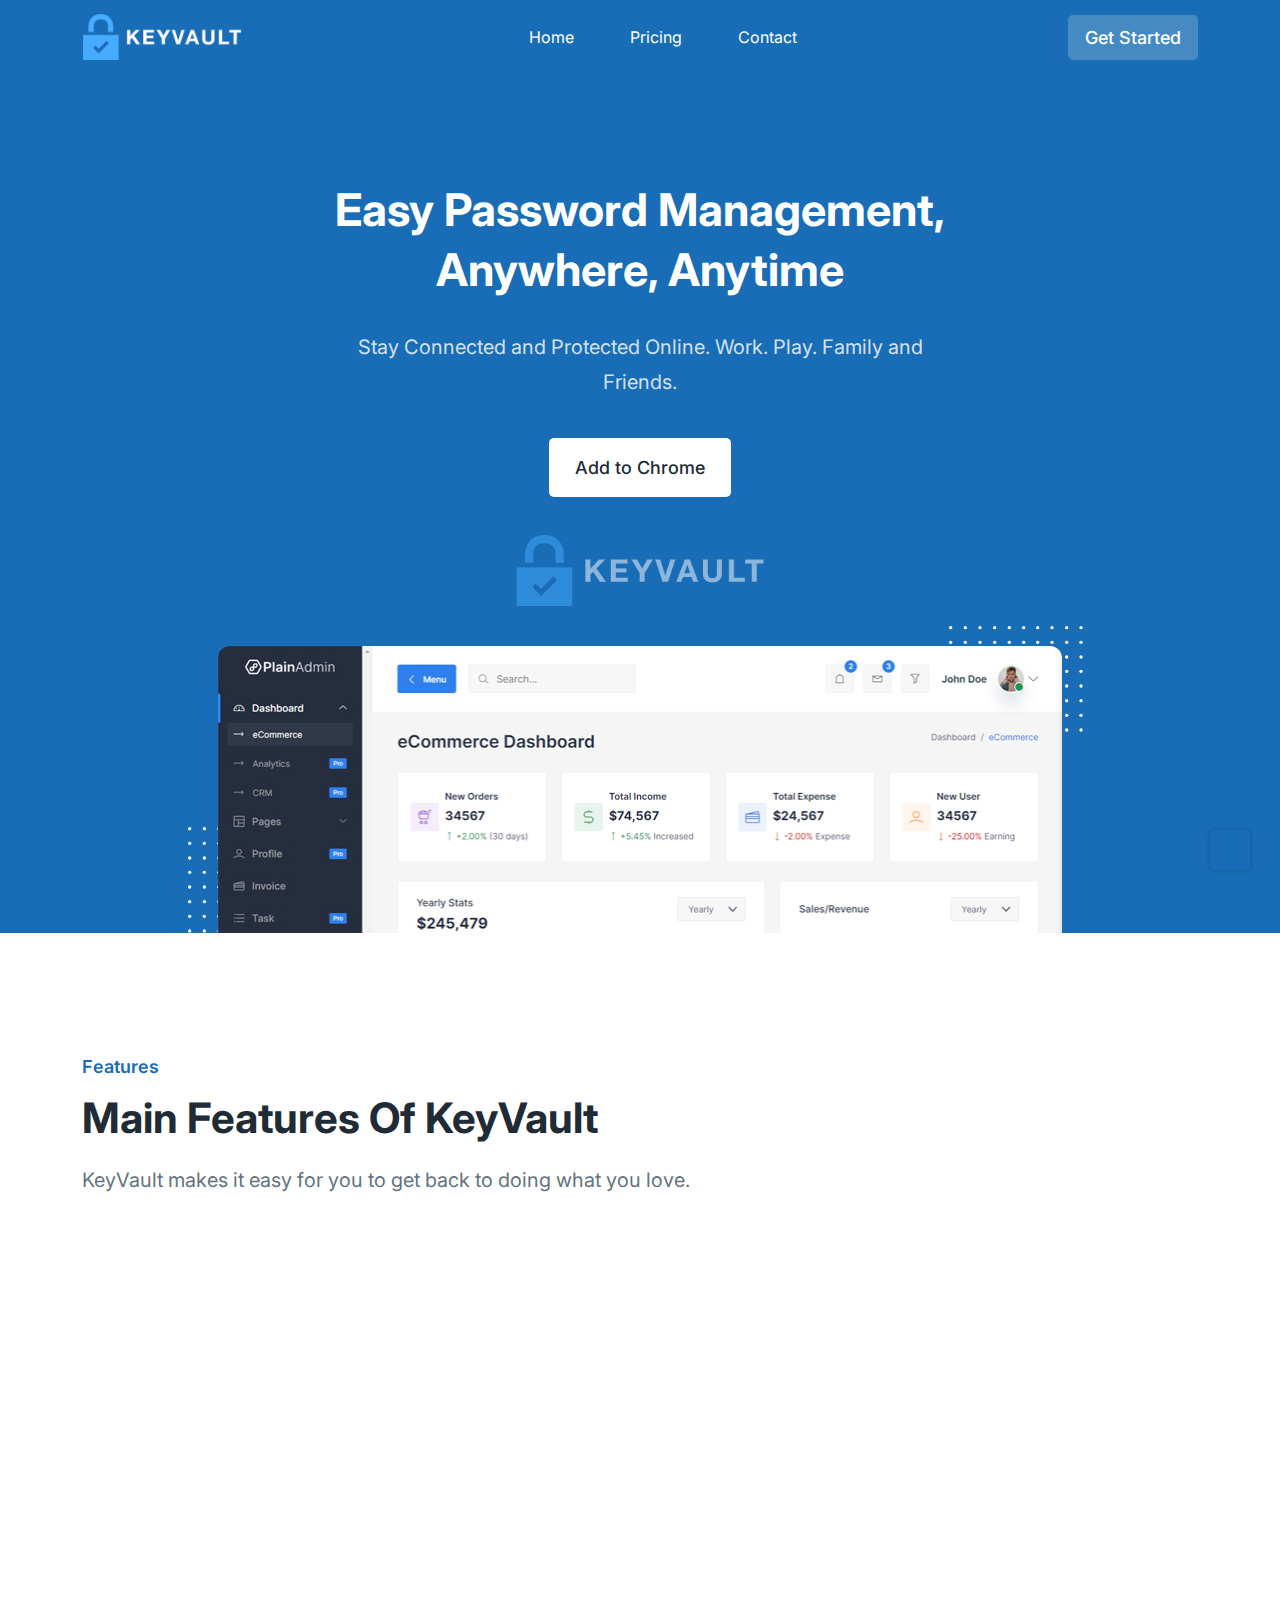
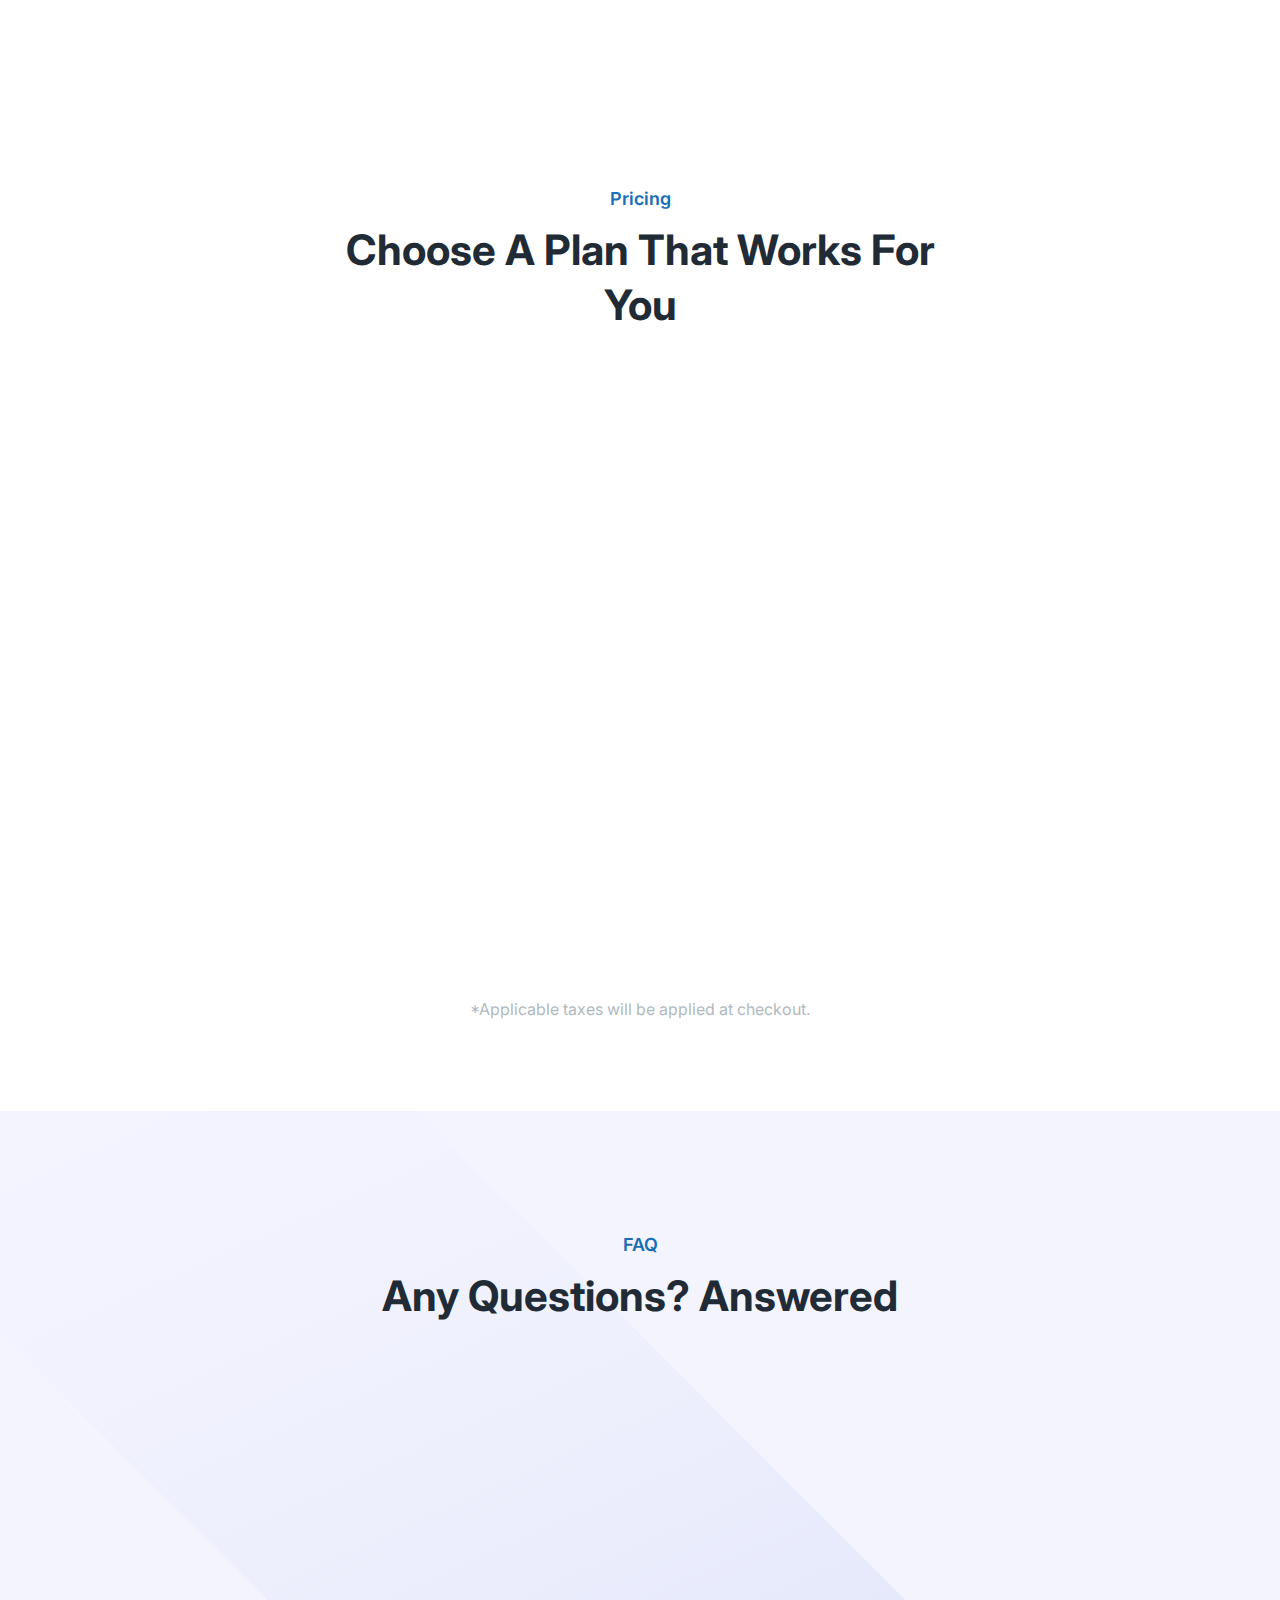
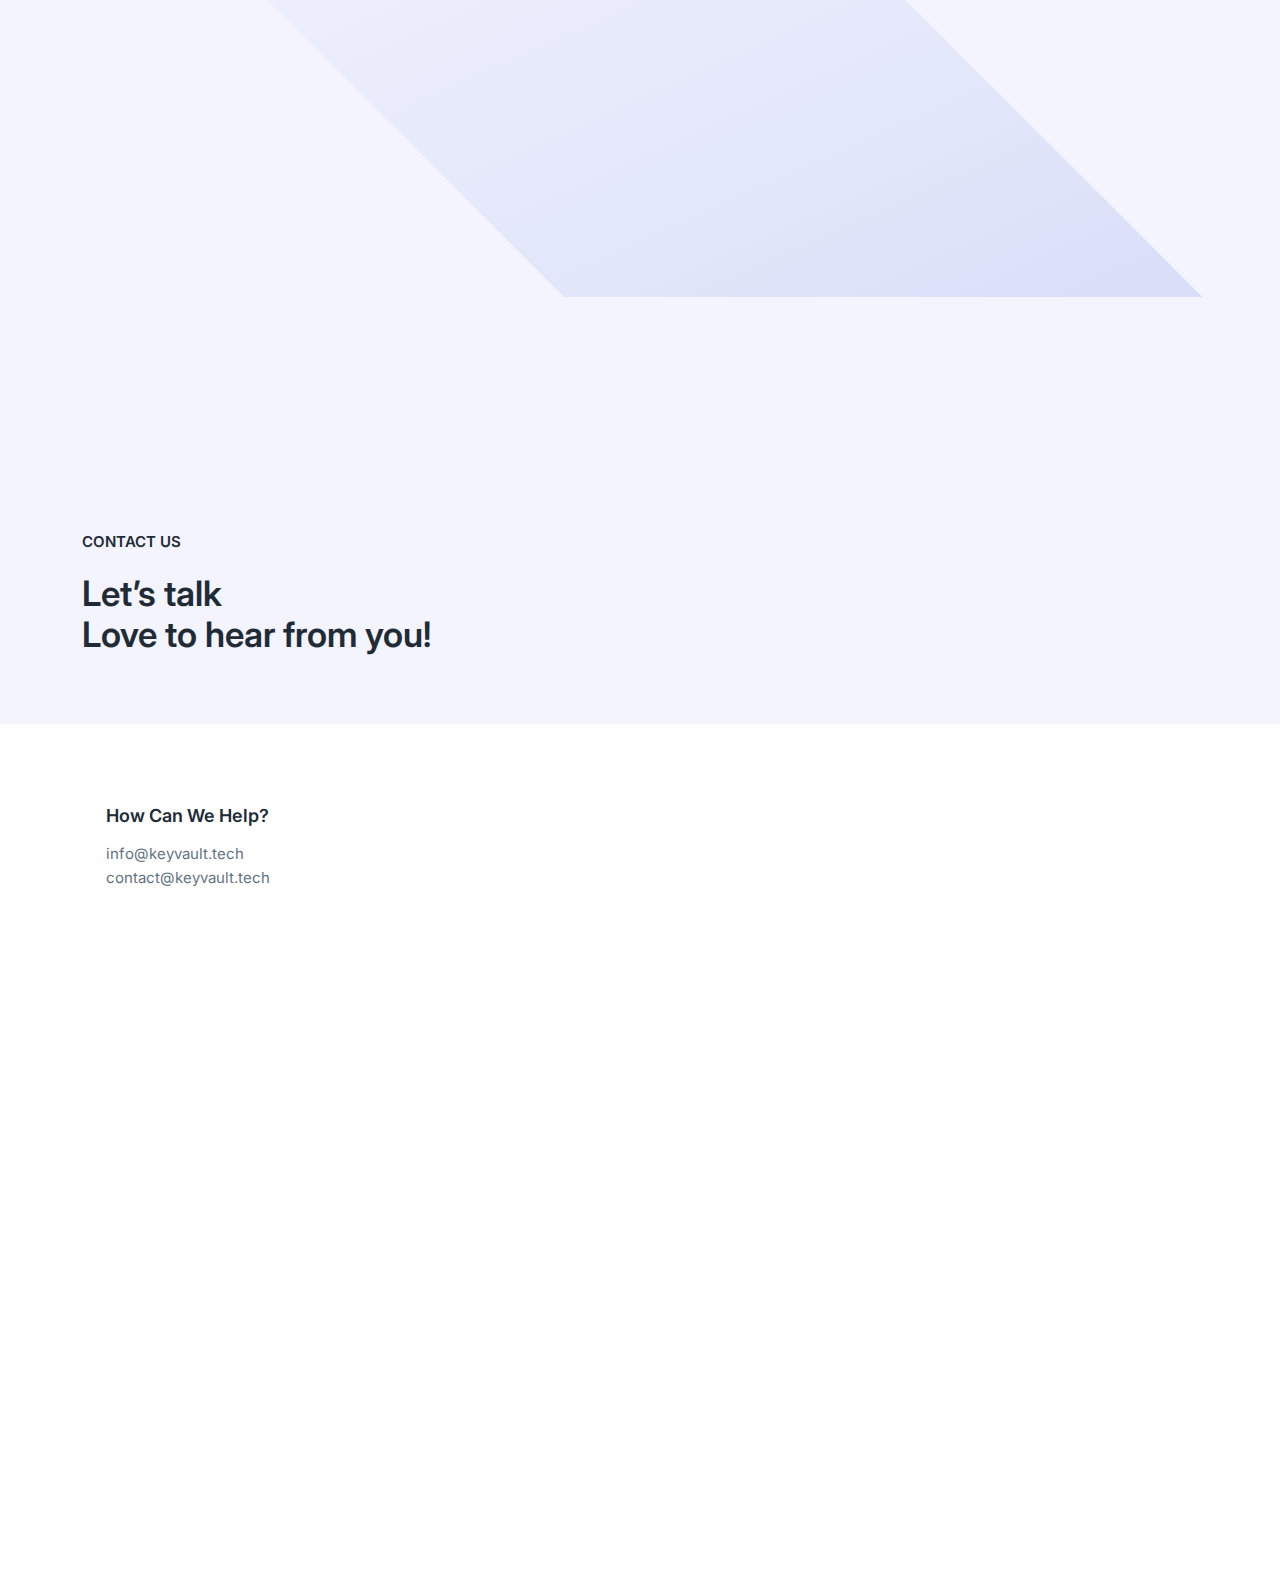
==== index.html @ caad353b "clean up" ====
<!DOCTYPE html>
<html lang="en">
  <head>
    <meta charset="UTF-8" />
    <meta http-equiv="X-UA-Compatible" content="IE=edge" />
    <meta name="viewport" content="width=device-width, initial-scale=1.0" />
    <title>KeyVault | Password Manager</title>

   <!-- Primary Meta Tags -->
<meta name="title" content="KeyVault | Password Manager">
<meta name="description" content="KeyVault is an free integrated password management solution for individuals, teams, and business organizations.">

<!-- Open Graph / Facebook -->
<meta property="og:type" content="website">
<meta property="og:url" content="https://keyvault.tech">
<meta property="og:title" content="Play - Free Open Source HTML Bootstrap Template by UIdeck">
<meta property="og:description" content="KeyVault is an free integrated password management solution for individuals, teams, and business organizations.">
<meta property="og:image" content="https://cdn.discordapp.com/attachments/1111344013539287150/1121574380825235507/keyvault.tech_.png">

<!-- Twitter -->
<meta property="twitter:card" content="summary_large_image">
<meta property="twitter:url" content="https://keyvault.tech">
<meta property="twitter:title" content="KeyVault | Password Manager">
<meta property="twitter:description" content="KeyVault is an free integrated password management solution for individuals, teams, and business organizations.">
<meta property="twitter:image" content="https://cdn.discordapp.com/attachments/1111344013539287150/1121574380825235507/keyvault.tech_.png">

    <!--====== Favicon Icon ======-->
    <link
      rel="shortcut icon"
      href="assets/images/favicon.svg"
      type="image/svg"
    />

    <!-- ===== All CSS files ===== -->
    <link rel="stylesheet" href="assets/css/bootstrap.min.css" />
    <link rel="stylesheet" href="assets/css/animate.css" />
    <link rel="stylesheet" href="assets/css/ud-styles.css" />
    <link href="https://fonts.googleapis.com/icon?family=Material+Icons" rel="stylesheet">
    
  </head>
  <body>
    <!-- ====== Header Start ====== -->
    <header class="ud-header">
      <div class="container">
        <div class="row">
          <div class="col-lg-12">
            <nav class="navbar navbar-expand-lg">
              <a class="navbar-brand" href="index.html">
                <img src="assets/images/logo/logo.png" alt="Logo" />
              </a>
              <button class="navbar-toggler">
                <span class="toggler-icon"> </span>
                <span class="toggler-icon"> </span>
                <span class="toggler-icon"> </span>
              </button>

              <div class="navbar-collapse">
                <ul id="nav" class="navbar-nav mx-auto">
                  <li class="nav-item">
                    <a class="ud-menu-scroll" href="#home">Home</a>
                  </li>
<!-- 
                  <li class="nav-item">
                    <a class="ud-menu-scroll" href="#about">About</a>
                  </li> -->
                  <li class="nav-item">
                    <a class="ud-menu-scroll" href="#pricing">Pricing</a>
                  </li>
                  <li class="nav-item">
                    <a class="ud-menu-scroll" href="#contact">Contact</a>
                  </li>
                </ul>
              </div>

              <div class="navbar-btn d-none d-sm-inline-block">
                <a class="ud-main-btn ud-white-btn" href="javascript:void(0)">
                  Get Started
                </a>
              </div>
            </nav>
          </div>
        </div>
      </div>
    </header>
    <!-- ====== Header End ====== -->

    <!-- ====== Hero Start ====== -->
    <section class="ud-hero" id="home">
      <div class="container">
        <div class="row">
          <div class="col-lg-12">
            <div class="ud-hero-content wow fadeInUp" data-wow-delay=".2s">
              <h1 class="ud-hero-title">
                Easy Password Management, Anywhere, Anytime
              </h1>
              <p class="ud-hero-desc">
                Stay Connected and Protected Online. Work. Play. Family and Friends.
              </p>
              <ul class="ud-hero-buttons">
                <li>
                  <a href="https://links.uideck.com/play-bootstrap-download" rel="nofollow noopener" target="_blank" class="ud-main-btn ud-white-btn ">
                    Add to Chrome
                  </a>
                </li>
              </ul>
            </div>
            <div
              class="ud-hero-brands-wrapper wow fadeInUp"
              data-wow-delay=".3s"
            >
              <img src="assets/images/logo/logo.png" alt="brand" />
            </div>
            <div class="ud-hero-image wow fadeInUp" data-wow-delay=".25s">
              <img src="assets/images/hero/hero-image.svg" alt="hero-image" />
              <img
                src="assets/images/hero/dotted-shape.svg"
                alt="shape"
                class="shape shape-1"
              />
              <img
                src="assets/images/hero/dotted-shape.svg"
                alt="shape"
                class="shape shape-2"
              />
            </div>
          </div>
        </div>
      </div>
    </section>
    <!-- ====== Hero End ====== -->

    <!-- ====== Features Start ====== -->
    <section id="features" class="ud-features">
      <div class="container">
        <div class="row">
          <div class="col-lg-12">
            <div class="ud-section-title">
              <span>Features</span>
              <h2>Main Features of KeyVault</h2>
              <p>
                KeyVault makes it easy for you to get back to doing what you love.
              </p>
            </div>
          </div>
        </div>
        <div class="row">
          <div class="col-xl-3 col-lg-3 col-sm-6">
            <div class="ud-single-feature wow fadeInUp" data-wow-delay=".1s">
              <div class="ud-feature-icon">
                <i class="material-icons">login</i>
              </div>
              <div class="ud-feature-content">
                <h3 class="ud-feature-title">Log in and go</h3>
                <p class="ud-feature-desc">
                  Once you store a password in KeyVault, you'll always have it available whenever you need it, making logging in quick and effortless.
                </p>
               
              </div>
            </div>
          </div>
          <div class="col-xl-3 col-lg-3 col-sm-6">
            <div class="ud-single-feature wow fadeInUp" data-wow-delay=".15s">
              <div class="ud-feature-icon">
                <i class="material-icons">description</i>
              </div>
              <div class="ud-feature-content">
                <h3 class="ud-feature-title">Store digital records</h3>
                <p class="ud-feature-desc">
                  Keep all your important notes, including insurance cards, memberships, and Wi-Fi passwords, secure and easily accessible.
                </p>
               
              </div>
            </div>
          </div>
          <div class="col-xl-3 col-lg-3 col-sm-6">
            <div class="ud-single-feature wow fadeInUp" data-wow-delay=".2s">
              <div class="ud-feature-icon">
                <i class="material-icons">password</i>
              </div>
              <div class="ud-feature-content">
                <h3 class="ud-feature-title">Generate strong passwords</h3>
                <p class="ud-feature-desc">
                  Creates strong, random passwords that protect against hacking.
                </p>
               
              </div>
            </div>
          </div>
        </div>
      </div>
    </section>
    <!-- ====== Features End ====== -->

    <!-- ====== About Start ====== -->
    <!-- <section id="about" class="ud-about">
      <div class="container">
        <div class="ud-about-wrapper wow fadeInUp" data-wow-delay=".2s">
          <div class="ud-about-content-wrapper">
            <div class="ud-about-content">
              <span class="tag">About Us</span>
              <h2>Brilliant Toolkit to Build Nextgen Website Faster.</h2>
              <p>
                The main ‘thrust’ is to focus on educating attendees on how to
                best protect highly vulnerable business applications with
                interactive panel discussions and roundtables led by subject
                matter experts.
              </p>

              <p>
                The main ‘thrust’ is to focus on educating attendees on how to
                best protect highly vulnerable business applications with
                interactive panel.
              </p>
              <a href="javascript:void(0)" class="ud-main-btn">Learn More</a>
            </div>
          </div>
          <div class="ud-about-image">
            <img src="assets/images/about/about-image.svg" alt="about-image" />
          </div>
        </div>
      </div>
    </section> -->
    <!-- ====== About End ====== -->

    <!-- ====== Pricing Start ====== -->
    <section id="pricing" class="ud-pricing">
      <div class="container">
        <div class="row">
          <div class="col-lg-12">
            <div class="ud-section-title mx-auto text-center">
              <span>Pricing</span>
              <h2>Choose a plan that works for you</h2>
            </div>
          </div>
        </div>

        <div class="row g-0 align-items-center justify-content-center">
          <div class="col-lg-4 col-md-6 col-sm-10">
            <div
              class="ud-single-pricing first-item wow fadeInUp"
              data-wow-delay=".15s"
            >
              <div class="ud-pricing-header">
                <h3>Free</h3>
                <h4>$ 0.00/mo</h4>
              </div>
              <div class="ud-pricing-body">
                <ul>
                  <li>Unlimited passwords</li>
                  <li>Save and autofill passwords</li>
                  <li>Access across all devices</li>
                  <li>0.5 GB encrypted file storage</li>
                  <li>Password generator</li>
                </ul>
              </div>
              <div class="ud-pricing-footer">
                <a href="javascript:void(0)" class="ud-main-btn ud-border-btn">
                  Get Started for free
                </a>
              </div>
            </div>
          </div>
          <div class="col-lg-4 col-md-6 col-sm-10">
            <div
              class="ud-single-pricing active wow fadeInUp"
              data-wow-delay=".1s"
            >
              <span class="ud-popular-tag">POPULAR</span>
              <div class="ud-pricing-header">
                <h3>Premium</h3>
                <h4>$ 1.99/mo</h4>
              </div>
              <div class="ud-pricing-body">
                <ul>
                  <li><b>Includes all Free features</b></li>
                  <li>2 GB encrypted file storage</li>
                  <li>Advanced multifactor options</li>
                  <li>Emergency access</li>
                  <li>Dark Web Insights</li>
                </ul>
              </div>
              <div class="ud-pricing-footer">
                <a href="javascript:void(0)" class="ud-main-btn ud-white-btn">
                  Purchase Now
                </a>
              </div>
            </div>
          </div>
          <div class="col-lg-4 col-md-6 col-sm-10">
            <div
              class="ud-single-pricing last-item wow fadeInUp"
              data-wow-delay=".15s"
            >
              <div class="ud-pricing-header">
                <h3>Premium+</h3>
                <h4>$ 4.99/mo</h4>
              </div>
              <div class="ud-pricing-body">
                <ul>
                  <li><b>Includes all Free features</b></li>
                  <li>4 GB encrypted file storage</li>
                  <li>Advanced multifactor options</li>
                  <li><b>VPN for WiFi protection</b></li>
                  <li>Emergency access</li>
                  <li>Dark Web Insights</li>
                </ul>
              </div>
              <div class="ud-pricing-footer">
                <a href="javascript:void(0)" class="ud-main-btn ud-border-btn">
                  Purchase Now
                </a>
              </div>
            </div>
          </div>
        </div>
        <div class="text-center opacity-50">*Applicable taxes will be applied at checkout.</div>
      </div>
    </section>
    <!-- ====== Pricing End ====== -->

    <!-- ====== FAQ Start ====== -->
    <section id="faq" class="ud-faq">
      <div class="shape">
        <img src="assets/images/faq/shape.svg" alt="shape" />
      </div>
      <div class="container">
        <div class="row">
          <div class="col-lg-12">
            <div class="ud-section-title text-center mx-auto">
              <span>FAQ</span>
              <h2>Any Questions? Answered</h2>
            </div>
          </div>
        </div>

        <div class="row">
          <div class="col-lg-6">
            <div class="ud-single-faq wow fadeInUp" data-wow-delay=".1s">
              <div class="accordion">
                <button
                  class="ud-faq-btn collapsed"
                  data-bs-toggle="collapse"
                  data-bs-target="#collapseOne"
                >
                  <span class="icon flex-shrink-0">
                    <i class="lni lni-chevron-down"></i>
                  </span>
                  <span>How to use KeyVault?</span>
                </button>
                <div id="collapseOne" class="accordion-collapse collapse">
                  <div class="ud-faq-body">
                    Just go ahead and <a href="#">install</a> our Chrome extension to your browser.
                  </div>
                </div>
              </div>
            </div>
            <div class="ud-single-faq wow fadeInUp" data-wow-delay=".2s">
              <div class="accordion">
                <button
                  class="ud-faq-btn collapsed"
                  data-bs-toggle="collapse"
                  data-bs-target="#collapseSix"
                >
                  <span class="icon flex-shrink-0">
                    <i class="lni lni-chevron-down"></i>
                  </span>
                  <span>Can I store other sensitive information besides passwords?</span>
                </button>
                <div id="collapseSix" class="accordion-collapse collapse">
                  <div class="ud-faq-body">
                    Yes, KeyVault offer the ability to store and secure other sensitive information such as credit card details, secure notes, and personal information.
                  </div>
                </div>
              </div>
            </div>
            <div class="ud-single-faq wow fadeInUp" data-wow-delay=".2s">
              <div class="accordion">
                <button
                  class="ud-faq-btn collapsed"
                  data-bs-toggle="collapse"
                  data-bs-target="#collapseThree"
                >
                  <span class="icon flex-shrink-0">
                    <i class="lni lni-chevron-down"></i>
                  </span>
                  <span>Can KeyVault autofill my login credentials?</span>
                </button>
                <div id="collapseThree" class="accordion-collapse collapse">
                  <div class="ud-faq-body">
                    Absolutely. KeyVault can automatically fill in your username and password fields on websites, saving you time and effort.
                  </div>
                </div>
              </div>
            </div>
          </div>
          <div class="col-lg-6">
            <div class="ud-single-faq wow fadeInUp" data-wow-delay=".1s">
              <div class="accordion">
                <button
                  class="ud-faq-btn collapsed"
                  data-bs-toggle="collapse"
                  data-bs-target="#collapseFour"
                >
                  <span class="icon flex-shrink-0">
                    <i class="lni lni-chevron-down"></i>
                  </span>
                  <span>Can I access my passwords from multiple devices?</span>
                </button>
                <div id="collapseFour" class="accordion-collapse collapse">
                  <div class="ud-faq-body">
                    Yes, every tier offer synchronization across devices, allowing you to access your passwords from different computers and devices.
                  </div>
                </div>
              </div>
            </div>
            <div class="ud-single-faq wow fadeInUp" data-wow-delay=".15s">
              <div class="accordion">
                <button
                  class="ud-faq-btn collapsed"
                  data-bs-toggle="collapse"
                  data-bs-target="#collapseFive"
                >
                  <span class="icon flex-shrink-0">
                    <i class="lni lni-chevron-down"></i>
                  </span>
                  <span>What happens if I uninstall the extension?</span>
                </button>
                <div id="collapseFive" class="accordion-collapse collapse">
                  <div class="ud-faq-body">
                    Uninstalling a KeyVault Chrome extension does not delete your stored passwords.
                     However, you won't have easy access to them unless you reinstall the extension
                  </div>
                </div
              </div>
            </div>
          </div>
        </div>
      </div>
    </section>
    <!-- ====== FAQ End ====== -->


    <!-- ====== Contact Start ====== -->
    <section id="contact" class="ud-contact">
      <div class="container">
        <div class="row align-items-center">
          <div class="col-xl-8 col-lg-7">
            <div class="ud-contact-content-wrapper">
              <div class="ud-contact-title">
                <span>CONTACT US</span>
                <h2>
                  Let’s talk <br />
                  Love to hear from you!
                </h2>
              </div>
              <div class="ud-contact-info-wrapper">
                <div class="ud-single-info">
                  <div class="ud-info-icon">
                    <i class="lni lni-envelope"></i>
                  </div>
                  <div class="ud-info-meta">
                    <h5>How Can We Help?</h5>
                    <p>info@keyvault.tech</p>
                    <p>contact@keyvault.tech</p>
                  </div>
                </div>
              </div>
            </div>
          </div>
          <div class="col-xl-4 col-lg-5">
            <div
              class="ud-contact-form-wrapper wow fadeInUp"
              data-wow-delay=".2s"
            >
              <h3 class="ud-contact-form-title">Send us a Message</h3>
              <form class="ud-contact-form">
                <div class="ud-form-group">
                  <label for="fullName">Full Name*</label>
                  <input
                    type="text"
                    name="fullName"
                    placeholder="Levi Ackerman"
                  />
                </div>
                <div class="ud-form-group">
                  <label for="email">Email*</label>
                  <input
                    type="email"
                    name="email"
                    placeholder="example@yourmail.com"
                  />
                </div>
                <div class="ud-form-group">
                  <label for="phone">Phone*</label>
                  <input
                    type="text"
                    name="phone"
                    placeholder="+1 (123) 456-7890"
                  />
                </div>
                <div class="ud-form-group">
                  <label for="message">Message*</label>
                  <textarea
                    name="message"
                    rows="1"
                    placeholder="type your message here"
                  ></textarea>
                </div>
                <div class="ud-form-group mb-0">
                  <button type="submit" class="ud-main-btn">
                    Send Message
                  </button>
                </div>
              </form>
            </div>
          </div>
        </div>
      </div>
    </section>
    <!-- ====== Contact End ====== -->

    <!-- ====== Footer Start ====== -->
    <footer class="ud-footer wow fadeInUp" data-wow-delay=".15s">
      <div class="shape shape-1">
        <img src="assets/images/footer/shape-1.svg" alt="shape" />
      </div>
      <div class="shape shape-2">
        <img src="assets/images/footer/shape-2.svg" alt="shape" />
      </div>
      <div class="shape shape-3">
        <img src="assets/images/footer/shape-3.svg" alt="shape" />
      </div>
      <div class="ud-footer-widgets">
        <div class="container">
          <div class="row">
            <div class="col-xl-3 col-lg-4 col-md-6">
              <div class="ud-widget">
                <a href="index.html" class="ud-footer-logo">
                  <img src="assets/images/logo/logo.png" alt="logo" />
                </a>
                <p class="ud-widget-desc">
                  Password Manager made affordable.
                </p>
                <ul class="ud-widget-socials">
                  <li>
                    <a href="https://twitter.com/realAsadbek">
                      <i class="lni lni-discord"></i>
                    </a>
                  </li>
                  <li>
                    <a href="https://twitter.com/realAsadbek">
                      <i class="lni lni-twitter-filled"></i>
                    </a>
                  </li>
                  <li>
                    <a href="https://twitter.com/realAsadbek">
                      <i class="lni lni-instagram-filled"></i>
                    </a>
                  </li>
                  <li>
                    <a href="https://twitter.com/realAsadbek">
                      <i class="lni lni-linkedin-original"></i>
                    </a>
                  </li>
                </ul>
              </div>
            </div>

            <div class="col-xl-2 col-lg-2 col-md-6 col-sm-6">
              <div class="ud-widget">
                <h5 class="ud-widget-title">About Us</h5>
                <ul class="ud-widget-links">
                  <li>
                    <a href="javascript:void(0)">Home</a>
                  </li>
                  <li>
                    <a href="javascript:void(0)">Features</a>
                  </li>
                  <li>
                    <a href="javascript:void(0)">About</a>
                  </li>
                </ul>
              </div>
            </div>
          </div>
        </div>
      </div>
      <div class="ud-footer-bottom">
        <div class="container">
          <div class="row">
            <div class="col-md-8">
              <ul class="ud-footer-bottom-left">
                <li>
                  <a href="javascript:void(0)">Privacy policy</a>
                </li>
                <li>
                  <a href="javascript:void(0)">Support policy</a>
                </li>
                <li>
                  <a href="javascript:void(0)">Terms of service</a>
                </li>
              </ul>
            </div>
            <div class="col-md-4">
              <p class="ud-footer-bottom-right">
                Designed and Developed by
                <a href="https://asadbek.dev" rel="nofollow">Asadbek Karimov</a>
              </p>
            </div>
          </div>
        </div>
      </div>
    </footer>
    <!-- ====== Footer End ====== -->

    <!-- ====== Back To Top Start ====== -->
    <a href="javascript:void(0)" class="back-to-top">
      <i class="lni lni-chevron-up"> </i>
    </a>
    <!-- ====== Back To Top End ====== -->

    <!-- ====== All Javascript Files ====== -->
    <script src="assets/js/bootstrap.bundle.min.js"></script>
    <script src="assets/js/wow.min.js"></script>
    <script src="assets/js/main.js"></script>
    <script>
      // ==== for menu scroll
      const pageLink = document.querySelectorAll(".ud-menu-scroll");

      pageLink.forEach((elem) => {
        elem.addEventListener("click", (e) => {
          e.preventDefault();
          document.querySelector(elem.getAttribute("href")).scrollIntoView({
            behavior: "smooth",
            offsetTop: 1 - 60,
          });
        });
      });

      // section menu active
      function onScroll(event) {
        const sections = document.querySelectorAll(".ud-menu-scroll");
        const scrollPos =
          window.pageYOffset ||
          document.documentElement.scrollTop ||
          document.body.scrollTop;

        for (let i = 0; i < sections.length; i++) {
          const currLink = sections[i];
          const val = currLink.getAttribute("href");
          const refElement = document.querySelector(val);
          const scrollTopMinus = scrollPos + 73;
          if (
            refElement.offsetTop <= scrollTopMinus &&
            refElement.offsetTop + refElement.offsetHeight > scrollTopMinus
          ) {
            document
              .querySelector(".ud-menu-scroll")
              .classList.remove("active");
            currLink.classList.add("active");
          } else {
            currLink.classList.remove("active");
          }
        }
      }

      window.document.addEventListener("scroll", onScroll);
    </script>
  </body>
</html>
---- assets/css/ud-styles.css ----
/*===========================
  COMMON css 
===========================*/
@import url("https://fonts.googleapis.com/css2?family=Inter:wght@200;300;400;500;600;700;800;900&display=swap");
:root {
  --font: "Inter", sans-serif;
  --body-color: #637381;
  --heading-color: #212b36;
  --primary-color: #186DB6;
  --white: #ffffff;
}

body {
  font-family: var(--font);
  font-weight: normal;
  font-style: normal;
  color: var(--body-color);
  overflow-x: hidden;
}

* {
  margin: 0;
  padding: 0;
  -webkit-box-sizing: border-box;
  box-sizing: border-box;
}

img {
  max-width: 100%;
}

a,
button,
input,
textarea {
  -webkit-transition: all 0.3s ease-out 0s;
  transition: all 0.3s ease-out 0s;
}

a,
a:focus,
input:focus,
textarea:focus,
button:focus,
.navbar-toggler:focus {
  text-decoration: none;
  outline: none;
  -webkit-box-shadow: none;
          box-shadow: none;
}

a:focus,
a:hover {
  text-decoration: none;
}

i,
span,
a {
  display: inline-block;
}

audio,
canvas,
iframe,
img,
svg,
video {
  vertical-align: middle;
}

h1,
h2,
h3,
h4,
h5,
h6 {
  font-weight: 700;
  color: var(--heading-color);
  margin: 0px;
}

h1 {
  font-size: 48px;
}

h2 {
  font-size: 36px;
}

h3 {
  font-size: 28px;
}

h4 {
  font-size: 22px;
}

h5 {
  font-size: 18px;
}

h6 {
  font-size: 16px;
}

ul,
ol {
  margin: 0px;
  padding: 0px;
  list-style-type: none;
}

p {
  font-size: 16px;
  font-weight: 400;
  line-height: 26px;
  color: var(--body-color);
  margin: 0px;
}

.bg_cover {
  background-position: center center;
  background-size: cover;
  background-repeat: no-repeat;
  width: 100%;
  height: 100%;
}

/*===== All Button Style =====*/
.ud-main-btn {
  display: inline-block;
  text-align: center;
  white-space: nowrap;
  vertical-align: middle;
  font-weight: 500;
  font-size: 18px;
  border-radius: 5px;
  padding: 15px 25px;
  border: 1px solid transparent;
  color: var(--white);
  cursor: pointer;
  z-index: 5;
  -webkit-transition: all 0.4s ease-out 0s;
  transition: all 0.4s ease-out 0s;
  background: var(--primary-color);
}

.ud-main-btn:hover {
  color: var(--white);
  background: var(--heading-color);
}

@media (max-width: 767px) {
  .container {
    padding-left: 40px;
    padding-right: 40px;
  }
}

@media only screen and (min-width: 576px) and (max-width: 767px) {
  .container {
    padding-left: 20px;
    padding-right: 20px;
  }
}

.back-to-top {
  width: 40px;
  height: 40px;
  line-height: 40px;
  background: var(--primary-color);
  -webkit-box-shadow: 0px 0px 5px rgba(0, 0, 0, 0.2);
          box-shadow: 0px 0px 5px rgba(0, 0, 0, 0.2);
  text-align: center;
  -webkit-box-pack: center;
      -ms-flex-pack: center;
          justify-content: center;
  -webkit-box-align: center;
      -ms-flex-align: center;
          align-items: center;
  border-radius: 5px;
  position: fixed;
  right: 30px;
  bottom: 30px;
  z-index: 99;
  color: var(--white);
}

.back-to-top:hover {
  color: var(--white);
  background: var(--heading-color);
}

/* ===== Header CSS ===== */
.ud-header {
  position: absolute;
  top: 0;
  left: 0;
  width: 100%;
  z-index: 99;
  -webkit-transition: all 0.3s ease-out 0s;
  transition: all 0.3s ease-out 0s;
}

.sticky {
  position: fixed;
  z-index: 99;
  background-color: #ffffff9d;
  -webkit-backdrop-filter: blur(5px);
          backdrop-filter: blur(5px);
  -webkit-box-shadow: inset 0 -1px 0 0 rgba(0, 0, 0, 0.1);
  box-shadow: inset 0 -1px 0 0 rgba(0, 0, 0, 0.1);
  -webkit-transition: all 0.3s ease-out 0s;
  transition: all 0.3s ease-out 0s;
}

.sticky .navbar {
  padding: 0;
}

.navbar {
  padding: 0px 0;
  border-radius: 5px;
  position: relative;
  -webkit-transition: all 0.3s ease-out 0s;
  transition: all 0.3s ease-out 0s;
}

.navbar-brand {
  padding: 0;
}

@media only screen and (min-width: 768px) and (max-width: 991px), (max-width: 767px) {
  .navbar-brand {
    padding: 5px 0px;
  }
}

.navbar-brand img {
  max-width: 160px;
}

.navbar-toggler {
  padding: 0;
}

.navbar-toggler .toggler-icon {
  width: 30px;
  height: 2px;
  background-color: var(--white);
  display: block;
  margin: 5px 0;
  position: relative;
  -webkit-transition: all 0.3s ease-out 0s;
  transition: all 0.3s ease-out 0s;
}

.navbar-toggler.active .toggler-icon:nth-of-type(1) {
  -webkit-transform: rotate(45deg);
  transform: rotate(45deg);
  top: 7px;
}

.navbar-toggler.active .toggler-icon:nth-of-type(2) {
  opacity: 0;
}

.navbar-toggler.active .toggler-icon:nth-of-type(3) {
  -webkit-transform: rotate(135deg);
  transform: rotate(135deg);
  top: -7px;
}

@media only screen and (min-width: 768px) and (max-width: 991px), (max-width: 767px) {
  .navbar-collapse {
    position: absolute;
    top: 100%;
    right: 0;
    max-width: 300px;
    width: 100%;
    background-color: var(--white);
    z-index: 9;
    -webkit-box-shadow: 0px 15px 20px 0px rgba(0, 0, 0, 0.1);
    box-shadow: 0px 15px 20px 0px rgba(0, 0, 0, 0.1);
    padding: 0px;
    display: none;
    border-radius: 5px;
  }
  .navbar-collapse.show {
    display: block;
  }
}

@media only screen and (min-width: 768px) and (max-width: 991px), (max-width: 767px) {
  .navbar-nav {
    padding: 20px 30px;
  }
}

.navbar-nav .nav-item {
  position: relative;
  padding: 0px 20px;
}

@media only screen and (min-width: 992px) and (max-width: 1199px) {
  .navbar-nav .nav-item {
    padding: 0px 12px;
  }
}

@media only screen and (min-width: 768px) and (max-width: 991px), (max-width: 767px) {
  .navbar-nav .nav-item {
    padding: 0px;
  }
}

.navbar-nav .nav-item > a {
  font-size: 16px;
  font-weight: 400;
  color: var(--white);
  -webkit-transition: all 0.3s ease-out 0s;
  transition: all 0.3s ease-out 0s;
  padding: 25px 8px;
  position: relative;
}

@media only screen and (min-width: 768px) and (max-width: 991px), (max-width: 767px) {
  .navbar-nav .nav-item > a {
    display: block;
    padding: 8px 0;
    color: var(--heading-color);
  }
}

.navbar-nav .nav-item > a:hover, .navbar-nav .nav-item > a.active {
  color: var(--white);
  opacity: 0.5;
}

@media only screen and (min-width: 768px) and (max-width: 991px), (max-width: 767px) {
  .navbar-nav .nav-item > a:hover, .navbar-nav .nav-item > a.active {
    color: var(--primary-color);
    opacity: 1;
  }
}

.navbar-nav .nav-item .ud-submenu {
  position: absolute;
  width: 250px;
  background: var(--white);
  top: 110%;
  padding: 20px 30px;
  -webkit-box-shadow: 0 15px 44px rgba(140, 140, 140, 0.18);
          box-shadow: 0 15px 44px rgba(140, 140, 140, 0.18);
  border-radius: 5px;
  opacity: 0;
  visibility: hidden;
  -webkit-transition: all 0.3s ease-out 0s;
  transition: all 0.3s ease-out 0s;
}

@media only screen and (min-width: 768px) and (max-width: 991px), (max-width: 767px) {
  .navbar-nav .nav-item .ud-submenu {
    position: static;
    -webkit-box-shadow: none;
            box-shadow: none;
    width: 100%;
    padding: 0px;
    opacity: 1;
    visibility: visible;
    display: none;
  }
}

.navbar-nav .nav-item .ud-submenu.show {
  display: block;
}

.navbar-nav .nav-item .ud-submenu .ud-submenu-link {
  padding: 7px 0;
  color: var(--heading-color);
  font-size: 14px;
}

.navbar-nav .nav-item .ud-submenu .ud-submenu-link:hover {
  color: var(--primary-color);
}

.navbar-nav .nav-item:hover > a {
  color: var(--white);
  opacity: 0.5;
}

@media only screen and (min-width: 768px) and (max-width: 991px), (max-width: 767px) {
  .navbar-nav .nav-item:hover > a {
    color: var(--primary-color);
    opacity: 1;
  }
}

.navbar-nav .nav-item:hover > .ud-submenu {
  opacity: 1;
  visibility: visible;
  top: 100%;
}

.navbar-nav .nav-item.nav-item-has-children > a {
  position: relative;
}

.navbar-nav .nav-item.nav-item-has-children > a::after {
  content: "";
  -webkit-box-sizing: border-box;
          box-sizing: border-box;
  position: absolute;
  width: 10px;
  height: 10px;
  border-bottom: 2px solid;
  border-right: 2px solid;
  -webkit-transform: rotate(45deg) translateY(-50%);
          transform: rotate(45deg) translateY(-50%);
  right: -15px;
  top: 50%;
  margin-top: -2px;
}

@media only screen and (min-width: 768px) and (max-width: 991px), (max-width: 767px) {
  .navbar-nav .nav-item.nav-item-has-children > a::after {
    right: 5px;
  }
}

@media only screen and (min-width: 768px) and (max-width: 991px), (max-width: 767px) {
  .navbar-btn {
    position: absolute;
    top: 50%;
    right: 50px;
    -webkit-transform: translateY(-50%);
    transform: translateY(-50%);
  }
}

.navbar-btn .ud-main-btn {
  padding: 8px 16px;
  background: transparent;
}

.navbar-btn .ud-login-btn:hover {
  opacity: 0.5;
}

.navbar-btn .ud-white-btn {
  background: rgba(255, 255, 255, 0.2);
}

.navbar-btn .ud-white-btn:hover {
  background: white;
  color: var(--heading-color);
}

.sticky .navbar-toggler .toggler-icon {
  background-color: var(--heading-color);
}

.sticky .navbar-nav .nav-item:hover > a {
  color: var(--primary-color);
  opacity: 1;
}

.sticky .navbar-nav .nav-item a {
  color: var(--heading-color);
}

.sticky .navbar-nav .nav-item a.active, .sticky .navbar-nav .nav-item a:hover {
  color: var(--primary-color);
  opacity: 1;
}

.sticky .navbar-btn .ud-main-btn.ud-login-btn {
  color: var(--heading-color);
}

.sticky .navbar-btn .ud-main-btn.ud-login-btn:hover {
  color: var(--primary-color);
  opacity: 1;
}

.sticky .navbar-btn .ud-white-btn {
  background: var(--primary-color);
  color: var(--white);
}

.sticky .navbar-btn .ud-white-btn:hover {
  background: var(--heading-color);
}

/* ===== Hero CSS ===== */
.ud-hero {
  background: var(--primary-color);
  padding-top: 180px;
}

@media only screen and (min-width: 768px) and (max-width: 991px) {
  .ud-hero {
    padding-top: 160px;
  }
}

@media (max-width: 767px) {
  .ud-hero {
    padding-top: 130px;
  }
}

.ud-hero-content {
  max-width: 780px;
  margin: auto;
  margin-bottom: 30px;
}

.ud-hero-content .ud-hero-title {
  color: var(--white);
  font-weight: 700;
  font-size: 45px;
  line-height: 60px;
  text-align: center;
  margin-bottom: 30px;
}

@media only screen and (min-width: 768px) and (max-width: 991px) {
  .ud-hero-content .ud-hero-title {
    font-size: 38px;
    line-height: 50px;
  }
}

@media (max-width: 767px) {
  .ud-hero-content .ud-hero-title {
    font-size: 26px;
    line-height: 38px;
  }
}

.ud-hero-content .ud-hero-desc {
  font-weight: normal;
  font-size: 20px;
  line-height: 35px;
  text-align: center;
  color: var(--white);
  opacity: 0.8;
  max-width: 600px;
  margin: auto;
  margin-bottom: 30px;
}

@media (max-width: 767px) {
  .ud-hero-content .ud-hero-desc {
    font-size: 16px;
    line-height: 30px;
  }
}

.ud-hero-buttons {
  display: -webkit-box;
  display: -ms-flexbox;
  display: flex;
  -webkit-box-align: center;
      -ms-flex-align: center;
          align-items: center;
  -webkit-box-pack: center;
      -ms-flex-pack: center;
          justify-content: center;
}

.ud-hero-buttons .ud-main-btn {
  margin: 8px;
}

@media (max-width: 767px) {
  .ud-hero-buttons .ud-main-btn {
    margin: 5px;
  }
}

@media (max-width: 767px) {
  .ud-hero-buttons .ud-main-btn {
    padding: 12px 16px;
  }
}

.ud-hero-buttons .ud-white-btn {
  background: var(--white);
  color: var(--heading-color);
}

.ud-hero-buttons .ud-white-btn:hover {
  -webkit-box-shadow: 0px 0px 25px rgba(0, 0, 0, 0.2);
          box-shadow: 0px 0px 25px rgba(0, 0, 0, 0.2);
  background: #fefefe;
  color: var(--primary-color);
}

.ud-hero-buttons .ud-link-btn:hover {
  color: var(--white);
  background: transparent;
  opacity: 0.5;
}

.ud-hero-brands-wrapper {
  text-align: center;
  margin-bottom: 40px;
}

.ud-hero-brands-wrapper img {
  -webkit-transition: all 0.3s;
  transition: all 0.3s;
  opacity: 0.5;
  max-width: 250px;
}

.ud-hero-brands-wrapper img:hover {
  opacity: 1;
}

.ud-hero-image {
  max-width: 845px;
  margin: auto;
  text-align: center;
  position: relative;
  z-index: 1;
}

.ud-hero-image img {
  max-width: 100%;
  text-align: center;
}

.ud-hero-image .shape {
  position: absolute;
  z-index: -1;
}

.ud-hero-image .shape.shape-1 {
  bottom: 0;
  left: -30px;
}

.ud-hero-image .shape.shape-2 {
  top: -20px;
  right: -20px;
}

/* ===== Features CSS ===== */
.ud-features {
  padding-top: 120px;
  padding-bottom: 90px;
}

@media (max-width: 767px) {
  .ud-features {
    padding-top: 80px;
    padding-bottom: 40px;
  }
}

.ud-section-title {
  max-width: 620px;
  margin-bottom: 70px;
}

.ud-section-title span {
  font-weight: 600;
  font-size: 18px;
  color: var(--primary-color);
  margin-bottom: 10px;
}

.ud-section-title h2 {
  font-weight: 700;
  font-size: 42px;
  line-height: 55px;
  text-transform: capitalize;
  color: var(--heading-color);
  margin-bottom: 20px;
}

.ud-section-title p {
  font-size: 20px;
  line-height: 30px;
}

@media (max-width: 767px) {
  .ud-section-title p {
    font-size: 16px;
    line-height: 26px;
  }
}

.ud-single-feature {
  margin-bottom: 40px;
}

.ud-single-feature:hover .ud-feature-icon::before {
  -webkit-transform: rotate(45deg);
  transform: rotate(45deg);
}

.ud-single-feature .ud-feature-icon {
  width: 70px;
  height: 70px;
  display: -webkit-box;
  display: -ms-flexbox;
  display: flex;
  -webkit-box-align: center;
      -ms-flex-align: center;
          align-items: center;
  -webkit-box-pack: center;
      -ms-flex-pack: center;
          justify-content: center;
  border-radius: 14px;
  background: var(--primary-color);
  font-size: 32px;
  color: var(--white);
  position: relative;
  z-index: 1;
  text-align: center;
  margin-bottom: 40px;
}

.ud-single-feature .ud-feature-icon::before {
  content: "";
  position: absolute;
  width: 100%;
  height: 100%;
  top: 0;
  left: 0;
  border-radius: 14px;
  background: var(--primary-color);
  opacity: 0.2;
  z-index: -1;
  -webkit-transform: rotate(23deg);
  transform: rotate(23deg);
  -webkit-transition: all 0.3s ease-out 0s;
  transition: all 0.3s ease-out 0s;
}

.ud-single-feature .ud-feature-title {
  font-weight: 700;
  font-size: 20px;
  line-height: 28px;
  margin-bottom: 12px;
}

@media only screen and (min-width: 992px) and (max-width: 1199px) {
  .ud-single-feature .ud-feature-title {
    font-size: 18px;
    line-height: 26px;
  }
}

.ud-single-feature .ud-feature-desc {
  font-size: 16px;
  line-height: 24px;
  margin-bottom: 40px;
}

.ud-single-feature .ud-feature-link {
  font-weight: 500;
  color: var(--body-color);
}

.ud-single-feature .ud-feature-link:hover {
  color: var(--primary-color);
}

/* ===== About CSS ===== */
.ud-about {
  background: #f3f4fe;
  padding: 120px 0;
}

@media (max-width: 767px) {
  .ud-about {
    padding: 80px 0;
  }
}

.ud-about-wrapper {
  background: var(--white);
  border: 1px solid rgba(0, 0, 0, 0.08);
  display: -webkit-box;
  display: -ms-flexbox;
  display: flex;
  -webkit-box-pack: justify;
      -ms-flex-pack: justify;
          justify-content: space-between;
}

@media only screen and (min-width: 768px) and (max-width: 991px), (max-width: 767px) {
  .ud-about-wrapper {
    display: block;
  }
}

.ud-about-content-wrapper {
  padding: 70px;
}

@media (max-width: 767px) {
  .ud-about-content-wrapper {
    padding: 50px 30px;
  }
}

@media only screen and (min-width: 576px) and (max-width: 767px) {
  .ud-about-content-wrapper {
    padding: 50px;
  }
}

.ud-about-content {
  max-width: 500px;
}

.ud-about-content .tag {
  font-weight: 500;
  font-size: 14px;
  color: var(--white);
  background: var(--primary-color);
  padding: 5px 20px;
  display: inline-block;
  margin-bottom: 20px;
}

.ud-about-content h2 {
  font-weight: bold;
  font-size: 36px;
  line-height: 45px;
  margin-bottom: 30px;
}

@media (max-width: 767px) {
  .ud-about-content h2 {
    font-size: 26px;
    line-height: 38px;
  }
}

.ud-about-content p {
  font-size: 16px;
  line-height: 28px;
  margin-bottom: 40px;
}

.ud-about-content .ud-main-btn:hover {
  background: #2748b4;
  -webkit-box-shadow: 0px 0px 10px rgba(0, 0, 0, 0.3);
          box-shadow: 0px 0px 10px rgba(0, 0, 0, 0.3);
}

@media only screen and (min-width: 768px) and (max-width: 991px), (max-width: 767px) {
  .ud-about-image {
    text-align: center;
  }
}

/* ===== Pricing CSS ===== */
.ud-pricing {
  padding-top: 120px;
  padding-bottom: 90px;
}

@media (max-width: 767px) {
  .ud-pricing {
    padding-top: 80px;
    padding-bottom: 40px;
  }
}

.ud-single-pricing {
  margin-bottom: 40px;
  background: var(--white);
  border: 2px solid #d4deff;
  border-radius: 8px;
  text-align: center;
  padding: 45px 30px;
  position: relative;
}

.ud-single-pricing.active {
  background: -webkit-gradient(linear, left top, left bottom, from(#3056d3), to(#179bee));
  background: linear-gradient(180deg, #3056d3 0%, #179bee 100%);
  border: none;
  padding: 55px 30px;
}

.ud-single-pricing.active .ud-pricing-header h3,
.ud-single-pricing.active .ud-pricing-header h4 {
  color: var(--white);
}

.ud-single-pricing.active .ud-pricing-body li {
  color: var(--white);
}

.ud-single-pricing.first-item::after, .ud-single-pricing.last-item::after {
  content: "";
  position: absolute;
  width: 55px;
  height: 55px;
  z-index: 1;
}

.ud-single-pricing.first-item::after {
  background: var(--primary-color);
  left: -2px;
  bottom: -2px;
  border-radius: 0px 55px 0px 8px;
}

.ud-single-pricing.last-item::after {
  background: #13c296;
  top: -2px;
  right: -2px;
  border-radius: 0px 8px 0px 55px;
}

.ud-single-pricing .ud-popular-tag {
  display: inline-block;
  padding: 10px 25px;
  background: var(--white);
  border-radius: 30px;
  color: var(--primary-color);
  margin-bottom: 20px;
  font-weight: 600;
}

.ud-single-pricing .ud-pricing-header h3 {
  font-weight: 500;
  font-size: 15px;
  margin-bottom: 8px;
}

.ud-single-pricing .ud-pricing-header h4 {
  font-weight: 600;
  font-size: 26px;
  color: var(--primary-color);
  margin-bottom: 40px;
}

.ud-single-pricing .ud-pricing-body {
  margin-bottom: 40px;
}

.ud-single-pricing .ud-pricing-body li {
  font-weight: 500;
  font-size: 15px;
  margin-bottom: 18px;
}

.ud-single-pricing .ud-main-btn {
  border-radius: 30px;
  padding: 15px 40px;
}

.ud-single-pricing .ud-border-btn {
  border: 1px solid #d4deff;
  color: var(--primary-color);
  background: var(--white);
}

.ud-single-pricing .ud-border-btn:hover {
  color: var(--white);
  border-color: var(--primary-color);
  background: var(--primary-color);
}

.ud-single-pricing .ud-white-btn {
  background: var(--white);
  color: var(--heading-color);
}

.ud-single-pricing .ud-white-btn:hover {
  color: var(--white);
  background: var(--heading-color);
}

/* ===== FAQ CSS ===== */
.ud-faq {
  padding-top: 120px;
  padding-bottom: 90px;
  background: #f3f4fe;
  position: relative;
  z-index: 1;
}

@media (max-width: 767px) {
  .ud-faq {
    padding-top: 80px;
    padding-bottom: 50px;
  }
}

.ud-faq .shape {
  position: absolute;
  z-index: -1;
  left: 0;
  bottom: 0;
}

.ud-single-faq {
  background: var(--white);
  border: 1px solid #f3f4fe;
  -webkit-box-shadow: 0px 20px 95px rgba(201, 203, 204, 0.3);
          box-shadow: 0px 20px 95px rgba(201, 203, 204, 0.3);
  border-radius: 10px;
  margin-bottom: 30px;
}

.ud-single-faq .ud-faq-btn {
  text-align: left;
  display: -webkit-box;
  display: -ms-flexbox;
  display: flex;
  width: 100%;
  -webkit-box-align: center;
      -ms-flex-align: center;
          align-items: center;
  border: none;
  background: transparent;
  font-weight: 600;
  font-size: 18px;
  color: var(--heading-color);
  opacity: 0.88;
  padding: 30px;
}

@media only screen and (min-width: 992px) and (max-width: 1199px), (max-width: 767px) {
  .ud-single-faq .ud-faq-btn {
    padding: 15px;
  }
}

.ud-single-faq .ud-faq-btn.collapsed span.icon i {
  -webkit-transform: rotate(0deg);
  transform: rotate(0deg);
}

.ud-single-faq .ud-faq-btn span.icon {
  display: -webkit-box;
  display: -ms-flexbox;
  display: flex;
  -webkit-box-align: center;
      -ms-flex-align: center;
          align-items: center;
  -webkit-box-pack: center;
      -ms-flex-pack: center;
          justify-content: center;
  width: 42px;
  height: 42px;
  background: rgba(48, 86, 211, 0.06);
  border-radius: 10px;
  color: var(--primary-color);
  margin-right: 24px;
}

.ud-single-faq .ud-faq-btn span.icon i {
  -webkit-transform: rotate(180deg);
  transform: rotate(180deg);
  -webkit-transition: all 0.3s;
  transition: all 0.3s;
  font-size: 14px;
  font-weight: 700;
}

.ud-single-faq .ud-faq-body {
  padding: 0px 30px 40px 95px;
}

@media only screen and (min-width: 992px) and (max-width: 1199px), (max-width: 767px) {
  .ud-single-faq .ud-faq-body {
    padding: 0px 16px 20px 82px;
  }
}

/* ===== Testimonials CSS ===== */
.ud-testimonials {
  padding-top: 120px;
}

@media (max-width: 767px) {
  .ud-testimonials {
    padding-top: 80px;
  }
}

.ud-single-testimonial {
  padding: 30px;
  -webkit-box-shadow: 0px 60px 120px -20px #ebeffd;
          box-shadow: 0px 60px 120px -20px #ebeffd;
  background: var(--white);
  margin-bottom: 50px;
}

.ud-single-testimonial .ud-testimonial-ratings {
  margin-bottom: 10px;
}

.ud-single-testimonial .ud-testimonial-ratings i {
  color: #fbb040;
}

.ud-single-testimonial .ud-testimonial-content {
  margin-bottom: 25px;
}

.ud-single-testimonial .ud-testimonial-content p {
  font-size: 16px;
  line-height: 30px;
  color: #637381;
}

.ud-single-testimonial .ud-testimonial-info {
  display: -webkit-box;
  display: -ms-flexbox;
  display: flex;
  -webkit-box-align: center;
      -ms-flex-align: center;
          align-items: center;
}

.ud-single-testimonial .ud-testimonial-info .ud-testimonial-image {
  width: 50px;
  height: 50px;
  border-radius: 50%;
  overflow: hidden;
  margin-right: 20px;
}

.ud-single-testimonial .ud-testimonial-info .ud-testimonial-meta h4 {
  font-weight: 600;
  font-size: 14px;
}

.ud-single-testimonial .ud-testimonial-info .ud-testimonial-meta p {
  font-size: 12px;
  color: #969696;
}

.ud-brands .ud-title {
  margin-bottom: 30px;
}

.ud-brands .ud-title h6 {
  font-weight: normal;
  font-size: 12px;
  color: var(--body-color);
  display: inline-block;
  position: relative;
}

.ud-brands .ud-title h6::after {
  content: "";
  position: absolute;
  width: 30px;
  height: 1px;
  background: #afb2b5;
  right: -40px;
  top: 50%;
}

.ud-brands .ud-brands-logo {
  display: -webkit-box;
  display: -ms-flexbox;
  display: flex;
  -webkit-box-align: center;
      -ms-flex-align: center;
          align-items: center;
  -ms-flex-wrap: wrap;
      flex-wrap: wrap;
  margin-right: -40px;
}

.ud-brands .ud-brands-logo .ud-single-logo {
  margin-right: 40px;
  margin-bottom: 20px;
  max-width: 140px;
}

.ud-brands .ud-brands-logo .ud-single-logo:hover img {
  -webkit-filter: none;
          filter: none;
}

.ud-brands .ud-brands-logo .ud-single-logo img {
  -webkit-filter: grayscale(1);
          filter: grayscale(1);
  -webkit-transition: all 0.3s ease-out 0s;
  transition: all 0.3s ease-out 0s;
}

/* ===== Team CSS ===== */
.ud-team {
  padding-top: 120px;
  padding-bottom: 80px;
}

@media (max-width: 767px) {
  .ud-team {
    padding-top: 80px;
    padding-bottom: 40px;
  }
}

.ud-single-team {
  margin-bottom: 40px;
}

.ud-single-team .ud-team-image-wrapper {
  width: 170px;
  height: 170px;
  position: relative;
  margin: 0px auto 25px;
}

.ud-single-team .ud-team-image {
  border-radius: 50%;
}

.ud-single-team .ud-team-image img {
  width: 100%;
  border-radius: 50%;
}

.ud-single-team .shape {
  position: absolute;
  z-index: -1;
}

.ud-single-team .shape.shape-1 {
  top: 0;
  left: 0;
}

.ud-single-team .shape.shape-2 {
  bottom: 0;
  right: 0;
}

.ud-single-team .ud-team-info {
  text-align: center;
  margin-bottom: 20px;
}

.ud-single-team .ud-team-info h5 {
  font-weight: 500;
  font-size: 18px;
  text-transform: capitalize;
  margin-bottom: 10px;
}

.ud-single-team .ud-team-info h6 {
  font-weight: 500;
  font-size: 12px;
  color: var(--body-color);
}

.ud-single-team .ud-team-socials {
  display: -webkit-box;
  display: -ms-flexbox;
  display: flex;
  -webkit-box-align: center;
      -ms-flex-align: center;
          align-items: center;
  -webkit-box-pack: center;
      -ms-flex-pack: center;
          justify-content: center;
}

.ud-single-team .ud-team-socials a {
  width: 32px;
  height: 32px;
  display: -webkit-box;
  display: -ms-flexbox;
  display: flex;
  -webkit-box-align: center;
      -ms-flex-align: center;
          align-items: center;
  -webkit-box-pack: center;
      -ms-flex-pack: center;
          justify-content: center;
  margin: 0px 10px;
  color: #cdced6;
}

.ud-single-team .ud-team-socials a:hover {
  color: var(--primary-color);
}

/* ===== Contact CSS ===== */
.ud-contact {
  padding: 120px 0px;
  position: relative;
}

@media (max-width: 767px) {
  .ud-contact {
    padding: 80px 0;
  }
}

.ud-contact::after {
  content: "";
  position: absolute;
  z-index: -1;
  width: 100%;
  top: 0;
  left: 0;
  height: 50%;
  background: #f3f4fe;
}

@media only screen and (min-width: 992px) and (max-width: 1199px) {
  .ud-contact::after {
    height: 45%;
  }
}

.ud-contact-title {
  margin-bottom: 150px;
}

@media only screen and (min-width: 768px) and (max-width: 991px), (max-width: 767px) {
  .ud-contact-title {
    margin-bottom: 50px;
  }
}

.ud-contact-title span {
  color: var(--heading-color);
  font-weight: 600;
  font-size: 15px;
  margin-bottom: 20px;
}

.ud-contact-title h2 {
  font-weight: 600;
  font-size: 35px;
  line-height: 41px;
}

.ud-contact-info-wrapper {
  display: -webkit-box;
  display: -ms-flexbox;
  display: flex;
  -webkit-box-pack: justify;
      -ms-flex-pack: justify;
          justify-content: space-between;
  -ms-flex-wrap: wrap;
      flex-wrap: wrap;
}

@media only screen and (min-width: 768px) and (max-width: 991px), (max-width: 767px) {
  .ud-contact-info-wrapper {
    margin-bottom: 50px;
  }
}

.ud-contact-info-wrapper .ud-single-info {
  display: -webkit-box;
  display: -ms-flexbox;
  display: flex;
  max-width: 100%;
  width: 330px;
  margin-bottom: 30px;
}

.ud-contact-info-wrapper .ud-info-icon {
  font-size: 32px;
  color: var(--primary-color);
  margin-right: 24px;
}

.ud-contact-info-wrapper .ud-info-meta h5 {
  font-weight: 600;
  font-size: 18px;
  margin-bottom: 15px;
}

.ud-contact-info-wrapper .ud-info-meta p {
  font-size: 15px;
  line-height: 24px;
}

.ud-contact-form-wrapper {
  -webkit-box-shadow: 0px 4px 28px rgba(0, 0, 0, 0.05);
          box-shadow: 0px 4px 28px rgba(0, 0, 0, 0.05);
  border-radius: 8px;
  background: var(--white);
  padding: 60px;
}

@media (max-width: 767px) {
  .ud-contact-form-wrapper {
    padding: 40px 30px;
  }
}

@media only screen and (min-width: 1200px) and (max-width: 1399px), only screen and (min-width: 992px) and (max-width: 1199px), only screen and (min-width: 576px) and (max-width: 767px) {
  .ud-contact-form-wrapper {
    padding: 50px 40px;
  }
}

.ud-contact-form-wrapper .ud-contact-form-title {
  font-style: normal;
  font-weight: 600;
  font-size: 28px;
  margin-bottom: 30px;
}

@media (max-width: 767px) {
  .ud-contact-form-wrapper .ud-contact-form-title {
    font-size: 24px;
  }
}

.ud-contact-form-wrapper .ud-form-group {
  margin-bottom: 25px;
}

.ud-contact-form-wrapper .ud-form-group label {
  display: block;
  font-weight: normal;
  font-size: 12px;
}

.ud-contact-form-wrapper .ud-form-group input,
.ud-contact-form-wrapper .ud-form-group textarea {
  display: block;
  width: 100%;
  padding: 15px 0;
  border: none;
  outline: none;
  border-bottom: 1px solid #f1f1f1;
  resize: none;
}

.ud-contact-form-wrapper .ud-form-group input:focus,
.ud-contact-form-wrapper .ud-form-group textarea:focus {
  border-color: var(--primary-color);
}

/* ===== Footer CSS ===== */
.ud-footer {
  background: var(--heading-color);
  padding-top: 100px;
  position: relative;
  z-index: 1;
  overflow: hidden;
}

.ud-footer .shape {
  position: absolute;
  z-index: -1;
}

.ud-footer .shape.shape-1 {
  top: 0;
  left: 0;
}

.ud-footer .shape.shape-2 {
  top: 0;
  right: 0;
}

.ud-footer .shape.shape-3 {
  bottom: 0;
  right: 0;
}

.ud-widget {
  margin-bottom: 50px;
}

.ud-widget .ud-footer-logo {
  max-width: 160px;
  display: block;
  margin-bottom: 10px;
}

.ud-widget .ud-footer-logo img {
  width: 100%;
}

.ud-widget .ud-widget-desc {
  font-size: 15px;
  line-height: 24px;
  color: #f3f4fe;
  margin-bottom: 30px;
  max-width: 260px;
}

.ud-widget .ud-widget-socials {
  display: -webkit-box;
  display: -ms-flexbox;
  display: flex;
  -webkit-box-align: center;
      -ms-flex-align: center;
          align-items: center;
}

.ud-widget .ud-widget-socials a {
  font-size: 16px;
  color: #dddddd;
  margin-right: 20px;
}

.ud-widget .ud-widget-socials a:hover {
  color: var(--primary-color);
}

.ud-widget .ud-widget-title {
  font-weight: 600;
  font-size: 18px;
  margin-bottom: 35px;
  color: var(--white);
}

.ud-widget .ud-widget-links a {
  display: inline-block;
  margin-bottom: 12px;
  font-size: 15px;
  line-height: 30px;
  color: #f3f4fe;
}

.ud-widget .ud-widget-links a:hover {
  color: var(--primary-color);
  padding-left: 10px;
}

.ud-widget .ud-widget-brands {
  display: -webkit-box;
  display: -ms-flexbox;
  display: flex;
  -ms-flex-wrap: wrap;
      flex-wrap: wrap;
  -webkit-box-pack: justify;
      -ms-flex-pack: justify;
          justify-content: space-between;
}

.ud-widget .ud-widget-brands a {
  display: block;
  max-width: 120px;
  margin-bottom: 20px;
  margin-right: 20px;
}

@media only screen and (min-width: 1200px) and (max-width: 1399px) {
  .ud-widget .ud-widget-brands a {
    max-width: 100px;
  }
}

.ud-footer-bottom {
  padding: 35px 0;
  border-top: 1px solid rgba(136, 144, 164, 0.43);
}

.ud-footer-bottom .ud-footer-bottom-left {
  display: -webkit-box;
  display: -ms-flexbox;
  display: flex;
  -webkit-box-align: center;
      -ms-flex-align: center;
          align-items: center;
}

@media (max-width: 767px) {
  .ud-footer-bottom .ud-footer-bottom-left {
    -webkit-box-pack: center;
        -ms-flex-pack: center;
            justify-content: center;
  }
}

.ud-footer-bottom .ud-footer-bottom-left a {
  font-weight: normal;
  font-size: 15px;
  color: #f3f4fe;
  margin-right: 30px;
  display: inline-block;
}

@media (max-width: 767px) {
  .ud-footer-bottom .ud-footer-bottom-left a {
    margin: 0px 8px 8px;
  }
}

.ud-footer-bottom .ud-footer-bottom-left a:hover {
  color: var(--primary-color);
}

.ud-footer-bottom .ud-footer-bottom-right {
  text-align: right;
  font-weight: normal;
  font-size: 15px;
  color: #f3f4fe;
}

.ud-footer-bottom .ud-footer-bottom-right a {
  color: var(--primary-color);
}

.ud-footer-bottom .ud-footer-bottom-right a:hover {
  text-decoration: underline;
}

@media (max-width: 767px) {
  .ud-footer-bottom .ud-footer-bottom-right {
    text-align: center;
    margin-top: 10px;
  }
}

/* ====== Banner CSS ======= */
.ud-page-banner {
  padding-top: 130px;
  padding-bottom: 80px;
  background: var(--primary-color);
  background-image: url("../images/banner/banner-bg.svg");
  background-position: center;
  background-repeat: no-repeat;
  background-size: cover;
}

.ud-banner-content {
  text-align: center;
  max-width: 600px;
  margin: auto;
}

.ud-banner-content h1 {
  color: var(--white);
  font-size: 38px;
  font-weight: 600;
}

/* ====== Login CSS ====== */
.ud-login {
  padding-top: 80px;
  padding-bottom: 80px;
}

.ud-login-wrapper {
  max-width: 500px;
  margin: auto;
  background: var(--white);
  text-align: center;
  padding: 60px;
  -webkit-box-shadow: 0px 10px 35px rgba(0, 0, 0, 0.05);
          box-shadow: 0px 10px 35px rgba(0, 0, 0, 0.05);
}

.ud-login-wrapper .ud-login-logo {
  margin-bottom: 30px;
}

.ud-login-form .ud-form-group {
  margin-bottom: 25px;
}

.ud-login-form .ud-form-group input {
  width: 100%;
  border: 2px solid #dddddd;
  border-radius: 4px;
  padding: 12px 24px;
  background: #fcfdfe;
  color: var(--body-color);
}

.ud-login-form .ud-form-group input:focus {
  border-color: var(--primary-color);
}

.ud-socials-connect {
  padding-top: 10px;
  padding-bottom: 30px;
}

.ud-socials-connect p {
  font-size: 16px;
  color: var(--body-color);
  margin-bottom: 10px;
}

.ud-socials-connect ul {
  display: -webkit-box;
  display: -ms-flexbox;
  display: flex;
  -webkit-box-align: center;
      -ms-flex-align: center;
          align-items: center;
  margin-left: -10px;
  margin-right: -10px;
}

.ud-socials-connect ul li {
  width: 100%;
}

.ud-socials-connect ul li a {
  height: 45px;
  background: var(--primary-color);
  display: -webkit-box;
  display: -ms-flexbox;
  display: flex;
  -webkit-box-align: center;
      -ms-flex-align: center;
          align-items: center;
  -webkit-box-pack: center;
      -ms-flex-pack: center;
          justify-content: center;
  margin: 10px;
  border-radius: 6px;
  color: var(--white);
  font-size: 20px;
}

.ud-socials-connect ul li a.facebook {
  background: #4064ac;
}

.ud-socials-connect ul li a.facebook:hover {
  background: #315294;
}

.ud-socials-connect ul li a.twitter {
  background: #1c9cea;
}

.ud-socials-connect ul li a.twitter:hover {
  background: #0f8bd8;
}

.ud-socials-connect ul li a.google {
  background: #d64937;
}

.ud-socials-connect ul li a.google:hover {
  background: #c53b29;
}

.forget-pass {
  font-size: 16px;
  color: var(--body-color);
  margin-bottom: 8px;
}

.signup-option {
  color: var(--body-color);
  font-size: 16px;
}

.signup-option a {
  color: var(--primary-color);
}

/* ====== Blog CSS ====== */
.ud-blog-grids {
  padding-top: 120px;
  padding-bottom: 80px;
}

.ud-blog-grids.ud-related-articles {
  padding-top: 100px;
}

@media (max-width: 767px) {
  .ud-blog-grids {
    padding-top: 80px;
    padding-bottom: 40px;
  }
}

.ud-single-blog {
  margin-bottom: 40px;
}

.ud-single-blog:hover .ud-blog-image img {
  -webkit-transform: scale(1.1) rotate(3deg);
  transform: scale(1.1) rotate(3deg);
}

.ud-single-blog .ud-blog-image {
  border-radius: 4px;
  overflow: hidden;
  margin-bottom: 30px;
}

.ud-single-blog .ud-blog-image a {
  display: block;
}

.ud-single-blog .ud-blog-image img {
  width: 100%;
  -webkit-transition: all 0.3s ease-out 0s;
  transition: all 0.3s ease-out 0s;
}

.ud-single-blog .ud-blog-date {
  display: -webkit-inline-box;
  display: -ms-inline-flexbox;
  display: inline-flex;
  font-size: 12px;
  font-weight: 600;
  padding: 8px 16px;
  background: var(--primary-color);
  color: var(--white);
  border-radius: 5px;
  margin-bottom: 20px;
}

.ud-single-blog .ud-blog-title {
  font-weight: 600;
  font-size: 24px;
  line-height: 32px;
  margin-bottom: 15px;
}

@media only screen and (min-width: 992px) and (max-width: 1199px) {
  .ud-single-blog .ud-blog-title {
    font-size: 20px;
    line-height: 28px;
  }
}

.ud-single-blog .ud-blog-title a {
  color: inherit;
}

.ud-single-blog .ud-blog-title a:hover {
  color: var(--primary-color);
}

.ud-single-blog .ud-blog-desc {
  font-size: 16px;
  line-height: 28px;
}

.ud-related-articles-title {
  font-weight: 800;
  font-size: 28px;
  padding-bottom: 25px;
  position: relative;
  margin-bottom: 50px;
}

.ud-related-articles-title::after {
  content: "";
  position: absolute;
  width: 80px;
  height: 2px;
  background: var(--primary-color);
  left: 0;
  bottom: 0;
}

/* ====== Blog Details CSS ====== */
.ud-blog-details {
  padding-top: 120px;
}

@media (max-width: 767px) {
  .ud-blog-details {
    padding-top: 80px;
  }
}

.ud-blog-details-image {
  position: relative;
  border-radius: 5px;
  overflow: hidden;
  height: 500px;
}

@media (max-width: 767px) {
  .ud-blog-details-image {
    height: 300px;
  }
}

.ud-blog-details-image > img {
  position: absolute;
  left: 0;
  top: 0;
  width: 100%;
  height: 100%;
  -o-object-fit: cover;
     object-fit: cover;
  -o-object-position: center center;
     object-position: center center;
}

.ud-blog-overlay {
  position: absolute;
  top: 0;
  left: 0;
  width: 100%;
  height: 100%;
  display: -webkit-box;
  display: -ms-flexbox;
  display: flex;
  -webkit-box-align: end;
      -ms-flex-align: end;
          align-items: flex-end;
  background: -webkit-gradient(linear, left top, left bottom, color-stop(46.88%, rgba(48, 86, 211, 0)), color-stop(93.23%, rgba(13, 21, 49, 0.72)));
  background: linear-gradient(180deg, rgba(48, 86, 211, 0) 46.88%, rgba(13, 21, 49, 0.72) 93.23%);
  border-radius: 5px;
  padding: 30px;
}

.ud-blog-overlay-content {
  display: -webkit-box;
  display: -ms-flexbox;
  display: flex;
  -webkit-box-align: center;
      -ms-flex-align: center;
          align-items: center;
}

@media (max-width: 767px) {
  .ud-blog-overlay-content {
    -webkit-box-orient: vertical;
    -webkit-box-direction: normal;
        -ms-flex-direction: column;
            flex-direction: column;
    -webkit-box-align: start;
        -ms-flex-align: start;
            align-items: flex-start;
  }
}

.ud-blog-overlay-content .ud-blog-author {
  display: -webkit-box;
  display: -ms-flexbox;
  display: flex;
  -webkit-box-align: center;
      -ms-flex-align: center;
          align-items: center;
  margin-right: 40px;
}

@media (max-width: 767px) {
  .ud-blog-overlay-content .ud-blog-author {
    margin-right: 0px;
    margin-bottom: 20px;
  }
}

.ud-blog-overlay-content .ud-blog-author img {
  width: 40px;
  height: 40px;
  border-radius: 50%;
  overflow: hidden;
  margin-right: 15px;
}

.ud-blog-overlay-content .ud-blog-author span {
  font-weight: 500;
  font-size: 14px;
  line-height: 28px;
  color: #ffffff;
}

.ud-blog-overlay-content .ud-blog-author a {
  color: inherit;
}

.ud-blog-overlay-content .ud-blog-author a:hover {
  color: var(--primary-color);
}

.ud-blog-overlay-content .ud-blog-meta {
  display: -webkit-box;
  display: -ms-flexbox;
  display: flex;
  -webkit-box-align: center;
      -ms-flex-align: center;
          align-items: center;
}

.ud-blog-overlay-content .ud-blog-meta p {
  display: -webkit-box;
  display: -ms-flexbox;
  display: flex;
  -webkit-box-align: center;
      -ms-flex-align: center;
          align-items: center;
  font-weight: 500;
  font-size: 14px;
  line-height: 28px;
  color: #ffffff;
  margin-right: 30px;
}

.ud-blog-overlay-content .ud-blog-meta p:last-child {
  margin-right: 0px;
}

.ud-blog-overlay-content .ud-blog-meta p i {
  font-size: 16px;
  margin-right: 10px;
}

.ud-blog-details-content {
  padding-top: 60px;
}

@media only screen and (min-width: 1400px) and (max-width: 1920px), only screen and (min-width: 1200px) and (max-width: 1399px) {
  .ud-blog-details-content {
    padding-right: 50px;
  }
}

.ud-blog-details-title {
  font-weight: 700;
  font-size: 35px;
  line-height: 50px;
  margin-bottom: 35px;
}

@media (max-width: 767px) {
  .ud-blog-details-title {
    font-size: 26px;
    line-height: 35px;
  }
}

@media only screen and (min-width: 576px) and (max-width: 767px) {
  .ud-blog-details-title {
    font-size: 30px;
    line-height: 40px;
  }
}

.ud-blog-details-para {
  font-size: 16px;
  line-height: 28px;
  margin-bottom: 30px;
}

.ud-blog-details-subtitle {
  font-weight: 700;
  font-size: 26px;
  margin-bottom: 30px;
}

@media (max-width: 767px) {
  .ud-blog-details-subtitle {
    font-size: 22px;
    margin-bottom: 25px;
  }
}

.ud-blog-quote {
  background-image: url("../images/blog/quote-bg.svg");
  background-repeat: no-repeat;
  background-size: cover;
  padding: 40px;
  text-align: center;
  margin-bottom: 40px;
}

@media (max-width: 767px) {
  .ud-blog-quote {
    padding: 30px;
  }
}

.ud-blog-quote i {
  font-size: 40px;
  font-weight: 700;
  color: var(--primary-color);
  line-height: 1;
  margin-bottom: 20px;
}

@media (max-width: 767px) {
  .ud-blog-quote i {
    margin-bottom: 15px;
  }
}

.ud-blog-quote p {
  font-style: italic;
  font-weight: 600;
  font-size: 16px;
  line-height: 27px;
  text-align: center;
  color: var(--heading-color);
  margin-bottom: 15px;
}

@media (max-width: 767px) {
  .ud-blog-quote p {
    font-size: 14px;
    line-height: 24px;
  }
}

.ud-blog-quote h6 {
  color: var(--body-color);
  font-style: italic;
  font-weight: 500;
  font-size: 12px;
  line-height: 20px;
  text-align: center;
}

.ud-blog-details-action {
  display: -webkit-box;
  display: -ms-flexbox;
  display: flex;
  -webkit-box-align: center;
      -ms-flex-align: center;
          align-items: center;
  -webkit-box-pack: justify;
      -ms-flex-pack: justify;
          justify-content: space-between;
}

@media (max-width: 767px) {
  .ud-blog-details-action {
    -webkit-box-orient: vertical;
    -webkit-box-direction: normal;
        -ms-flex-direction: column;
            flex-direction: column;
    -webkit-box-align: start;
        -ms-flex-align: start;
            align-items: flex-start;
  }
}

.ud-blog-tags {
  display: -webkit-box;
  display: -ms-flexbox;
  display: flex;
  -webkit-box-align: center;
      -ms-flex-align: center;
          align-items: center;
}

@media (max-width: 767px) {
  .ud-blog-tags {
    margin-bottom: 20px;
  }
}

.ud-blog-tags li {
  margin-right: 14px;
}

.ud-blog-tags li:last-child {
  margin-right: 0px;
}

.ud-blog-tags a {
  padding: 8px 16px;
  font-size: 12px;
  font-weight: 500;
  color: var(--primary-color);
  background: rgba(48, 86, 211, 0.06);
  border-radius: 3px;
}

.ud-blog-tags a:hover {
  background: var(--primary-color);
  color: var(--white);
}

.ud-blog-share {
  display: -webkit-box;
  display: -ms-flexbox;
  display: flex;
  -webkit-box-align: center;
      -ms-flex-align: center;
          align-items: center;
}

.ud-blog-share h6 {
  font-weight: 500;
  font-size: 12px;
  color: var(--body-color);
  margin-right: 20px;
}

.ud-blog-share-links {
  display: -webkit-box;
  display: -ms-flexbox;
  display: flex;
  -webkit-box-align: center;
      -ms-flex-align: center;
          align-items: center;
}

.ud-blog-share-links li {
  margin-right: 14px;
}

.ud-blog-share-links li:last-child {
  margin-right: 0px;
}

.ud-blog-share-links a {
  font-size: 18px;
  width: 35px;
  height: 35px;
  display: -webkit-box;
  display: -ms-flexbox;
  display: flex;
  -webkit-box-align: center;
      -ms-flex-align: center;
          align-items: center;
  -webkit-box-pack: center;
      -ms-flex-pack: center;
          justify-content: center;
  border-radius: 50%;
  color: var(--white);
}

.ud-blog-share-links a.facebook {
  background: #4064ac;
}

.ud-blog-share-links a.facebook:hover {
  background: #315294;
}

.ud-blog-share-links a.twitter {
  background: #1c9cea;
}

.ud-blog-share-links a.twitter:hover {
  background: #0f8bd8;
}

.ud-blog-share-links a.linkedin {
  background: #007ab9;
}

.ud-blog-share-links a.linkedin:hover {
  background: #03689b;
}

.ud-blog-sidebar {
  padding-top: 60px;
}

.ud-newsletter-box {
  background: var(--primary-color);
  padding: 60px 45px;
  position: relative;
  z-index: 1;
  text-align: center;
  border-radius: 5px;
  margin-bottom: 50px;
}

@media only screen and (min-width: 992px) and (max-width: 1199px), (max-width: 767px) {
  .ud-newsletter-box {
    padding: 50px 30px;
  }
}

@media only screen and (min-width: 576px) and (max-width: 767px) {
  .ud-newsletter-box {
    padding: 60px 45px;
  }
}

.ud-newsletter-box .shape {
  position: absolute;
  z-index: -1;
}

.ud-newsletter-box .shape.shape-1 {
  top: 0;
  right: 0;
}

.ud-newsletter-box .shape.shape-2 {
  left: 0;
  bottom: 0;
}

.ud-newsletter-box .ud-newsletter-title {
  font-weight: 600;
  font-size: 25px;
  color: var(--white);
  margin-bottom: 5px;
}

@media only screen and (min-width: 992px) and (max-width: 1199px) {
  .ud-newsletter-box .ud-newsletter-title {
    font-size: 23px;
  }
}

.ud-newsletter-box p {
  font-size: 16px;
  line-height: 24px;
  color: var(--white);
}

.ud-newsletter-box .ud-newsletter-form {
  margin-top: 30px;
}

.ud-newsletter-box .ud-newsletter-form input {
  width: 100%;
  -webkit-box-shadow: 0px 4px 42px rgba(0, 0, 0, 0.01);
          box-shadow: 0px 4px 42px rgba(0, 0, 0, 0.01);
  border-radius: 5px;
  background: rgba(255, 255, 255, 0.2);
  color: var(--white);
  text-align: center;
  margin-bottom: 15px;
  border: 2px solid transparent;
  padding: 12px 20px;
}

.ud-newsletter-box .ud-newsletter-form input::-webkit-input-placeholder {
  color: var(--white);
  opacity: 1;
}

.ud-newsletter-box .ud-newsletter-form input:-ms-input-placeholder {
  color: var(--white);
  opacity: 1;
}

.ud-newsletter-box .ud-newsletter-form input::-ms-input-placeholder {
  color: var(--white);
  opacity: 1;
}

.ud-newsletter-box .ud-newsletter-form input::placeholder {
  color: var(--white);
  opacity: 1;
}

.ud-newsletter-box .ud-newsletter-form input:focus {
  border-color: var(--white);
}

.ud-newsletter-box .ud-newsletter-form .ud-main-btn {
  background: #13c296;
  -webkit-box-shadow: 0px 4px 42px rgba(0, 0, 0, 0.01);
          box-shadow: 0px 4px 42px rgba(0, 0, 0, 0.01);
  border-radius: 5px;
  width: 100%;
  margin-bottom: 24px;
}

.ud-newsletter-box .ud-newsletter-form .ud-main-btn:hover {
  background: var(--heading-color);
}

.ud-newsletter-box .ud-newsletter-form .ud-newsletter-note {
  font-weight: 500;
  font-size: 14px;
  line-height: 22px;
}

.ud-articles-box {
  margin-bottom: 50px;
}

.ud-articles-box .ud-articles-box-title {
  font-weight: 600;
  font-size: 28px;
  padding-bottom: 25px;
  position: relative;
  margin-bottom: 20px;
}

.ud-articles-box .ud-articles-box-title::after {
  content: "";
  position: absolute;
  width: 80px;
  height: 2px;
  background: var(--primary-color);
  left: 0;
  bottom: 0;
}

.ud-articles-box .ud-articles-list li {
  padding: 20px 0;
  border-bottom: 1px solid #f2f3f8;
  display: -webkit-box;
  display: -ms-flexbox;
  display: flex;
  -webkit-box-align: center;
      -ms-flex-align: center;
          align-items: center;
}

.ud-articles-box .ud-articles-list li:last-child {
  padding-bottom: 0px;
  border-bottom: 0px;
}

.ud-articles-box .ud-articles-list .ud-article-image {
  max-width: 80px;
  width: 100%;
  height: 80px;
  border-radius: 50%;
  overflow: hidden;
  margin-right: 20px;
}

@media only screen and (min-width: 992px) and (max-width: 1199px), (max-width: 767px) {
  .ud-articles-box .ud-articles-list .ud-article-image {
    max-width: 65px;
    height: 65px;
  }
}

@media only screen and (min-width: 576px) and (max-width: 767px) {
  .ud-articles-box .ud-articles-list .ud-article-image {
    max-width: 80px;
    height: 80px;
  }
}

.ud-articles-box .ud-articles-list .ud-article-image img {
  width: 100%;
}

.ud-articles-box .ud-articles-list .ud-article-title {
  font-weight: 500;
  font-size: 18px;
  line-height: 22px;
  margin-bottom: 5px;
}

@media only screen and (min-width: 992px) and (max-width: 1199px) {
  .ud-articles-box .ud-articles-list .ud-article-title {
    font-size: 16px;
  }
}

.ud-articles-box .ud-articles-list .ud-article-title a {
  color: inherit;
}

.ud-articles-box .ud-articles-list .ud-article-title a:hover {
  color: var(--primary-color);
}

.ud-articles-box .ud-articles-list .ud-article-author {
  font-size: 14px;
}

.ud-banner-ad {
  border-radius: 5px;
  overflow: hidden;
}

.ud-banner-ad a {
  display: block;
}

.ud-banner-ad img {
  width: 100%;
}

/* ====== Error 404 CSS ======= */
.ud-404 {
  padding-top: 120px;
  padding-bottom: 120px;
}

@media (max-width: 767px) {
  .ud-404 {
    padding-top: 80px;
    padding-bottom: 80px;
  }
}

.ud-404-wrapper {
  text-align: center;
  max-width: 850px;
  margin: 0px auto;
  background: var(--white);
  padding: 100px 60px;
  -webkit-box-shadow: 0px 0px 25px rgba(0, 0, 0, 0.1);
          box-shadow: 0px 0px 25px rgba(0, 0, 0, 0.1);
  border-radius: 10px;
  position: relative;
  overflow: hidden;
  z-index: 1;
}

@media (max-width: 767px) {
  .ud-404-wrapper {
    padding: 50px 30px;
  }
}

.ud-404-wrapper .shape {
  position: absolute;
  z-index: -1;
}

.ud-404-wrapper .shape.shape-1 {
  top: 0;
  left: 0;
}

.ud-404-wrapper .shape.shape-2 {
  right: 0;
  bottom: 0;
}

.ud-404-title {
  font-size: 42px;
  font-weight: 700;
  margin-bottom: 30px;
}

@media only screen and (min-width: 768px) and (max-width: 991px) {
  .ud-404-title {
    font-size: 35px;
  }
}

@media (max-width: 767px) {
  .ud-404-title {
    font-size: 30px;
  }
}

.ud-404-subtitle {
  font-size: 24px;
  font-weight: 400;
  margin-bottom: 30px;
}

@media only screen and (min-width: 768px) and (max-width: 991px) {
  .ud-404-subtitle {
    font-size: 22px;
  }
}

@media (max-width: 767px) {
  .ud-404-subtitle {
    font-size: 18px;
  }
}

.ud-404-links {
  display: -webkit-box;
  display: -ms-flexbox;
  display: flex;
  -webkit-box-align: center;
      -ms-flex-align: center;
          align-items: center;
  -webkit-box-pack: center;
      -ms-flex-pack: center;
          justify-content: center;
  -ms-flex-wrap: wrap;
      flex-wrap: wrap;
}

.ud-404-links a {
  font-size: 16px;
  font-weight: 500;
  padding: 12px 24px;
  color: var(--heading-color);
  background: rgba(48, 86, 211, 0.06);
  border-radius: 5px;
  margin: 5px 10px;
}

.ud-404-links a:hover {
  background: var(--heading-color);
  color: var(--white);
}

@media (max-width: 767px) {
  .ud-404-links a {
    margin: 5px 10px;
    font-size: 14px;
    padding: 10px 20px;
  }
}
/*# sourceMappingURL=ud-styles.css.map */
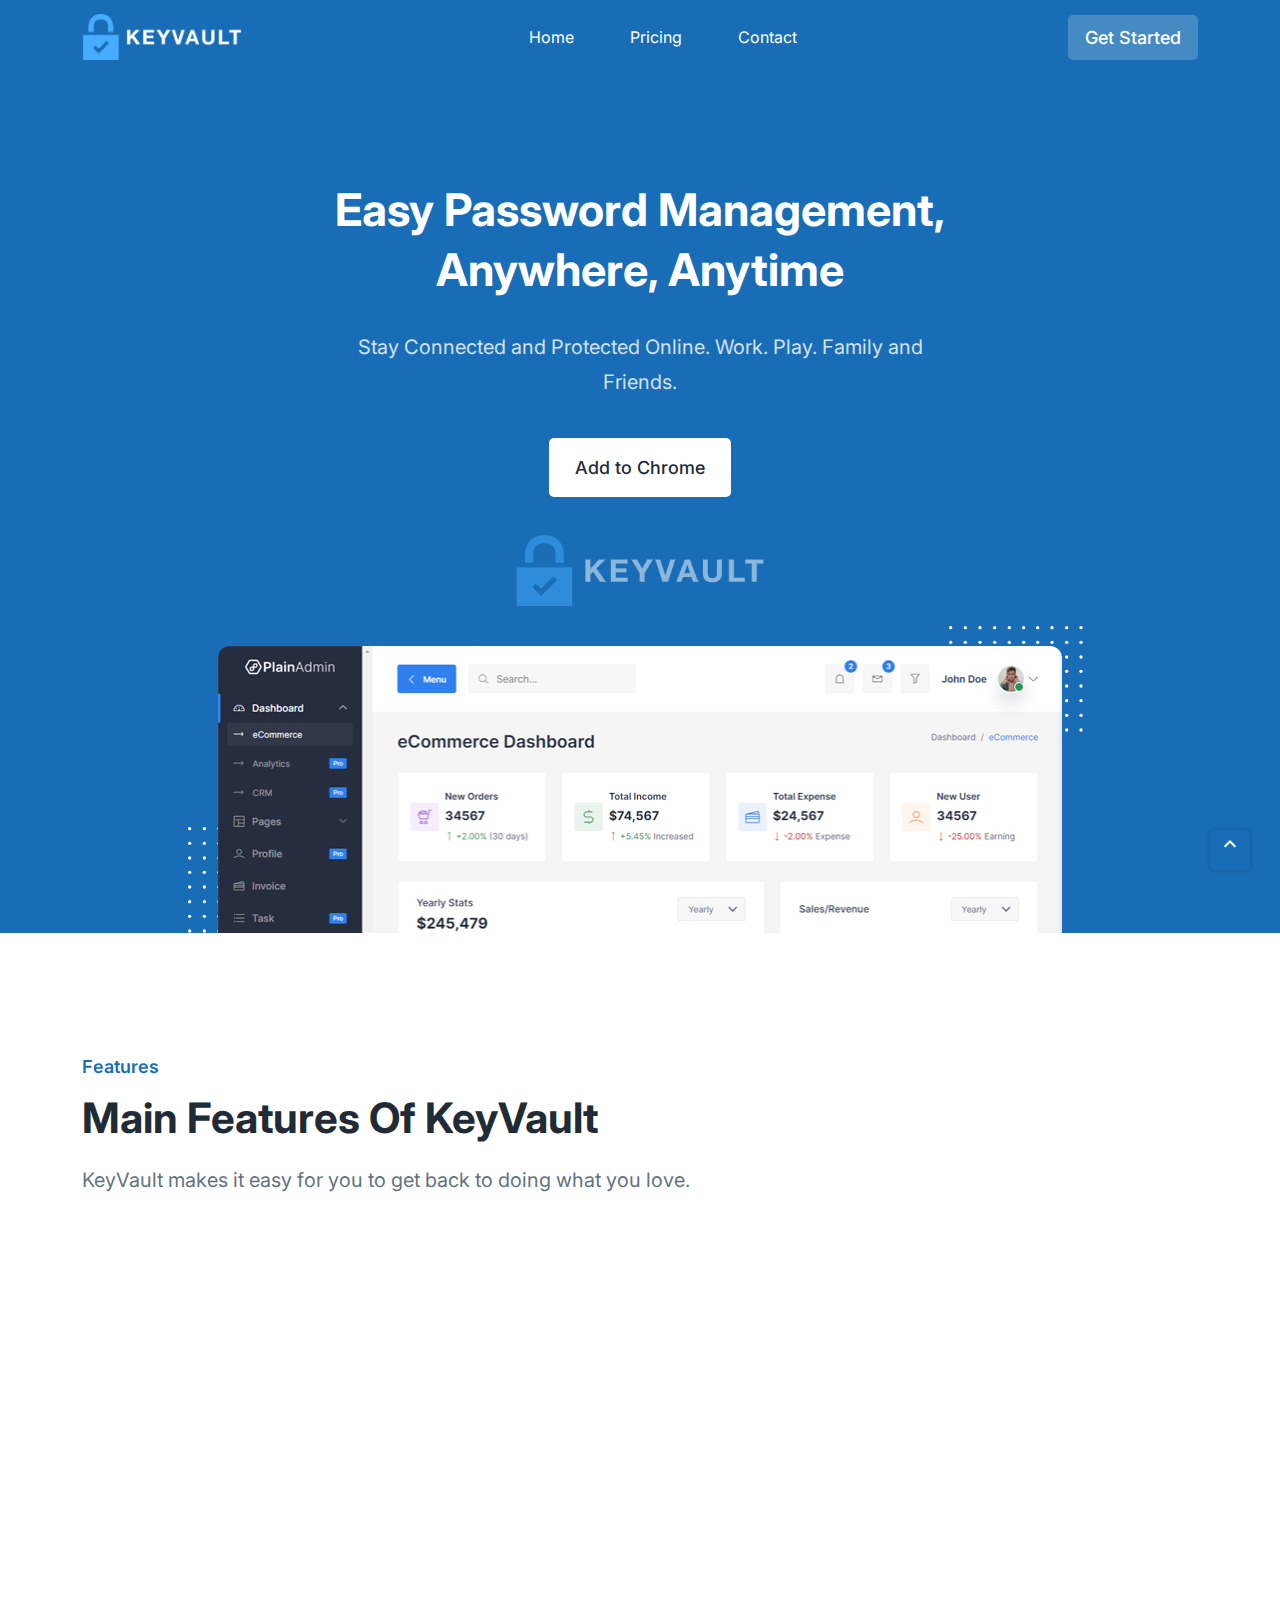
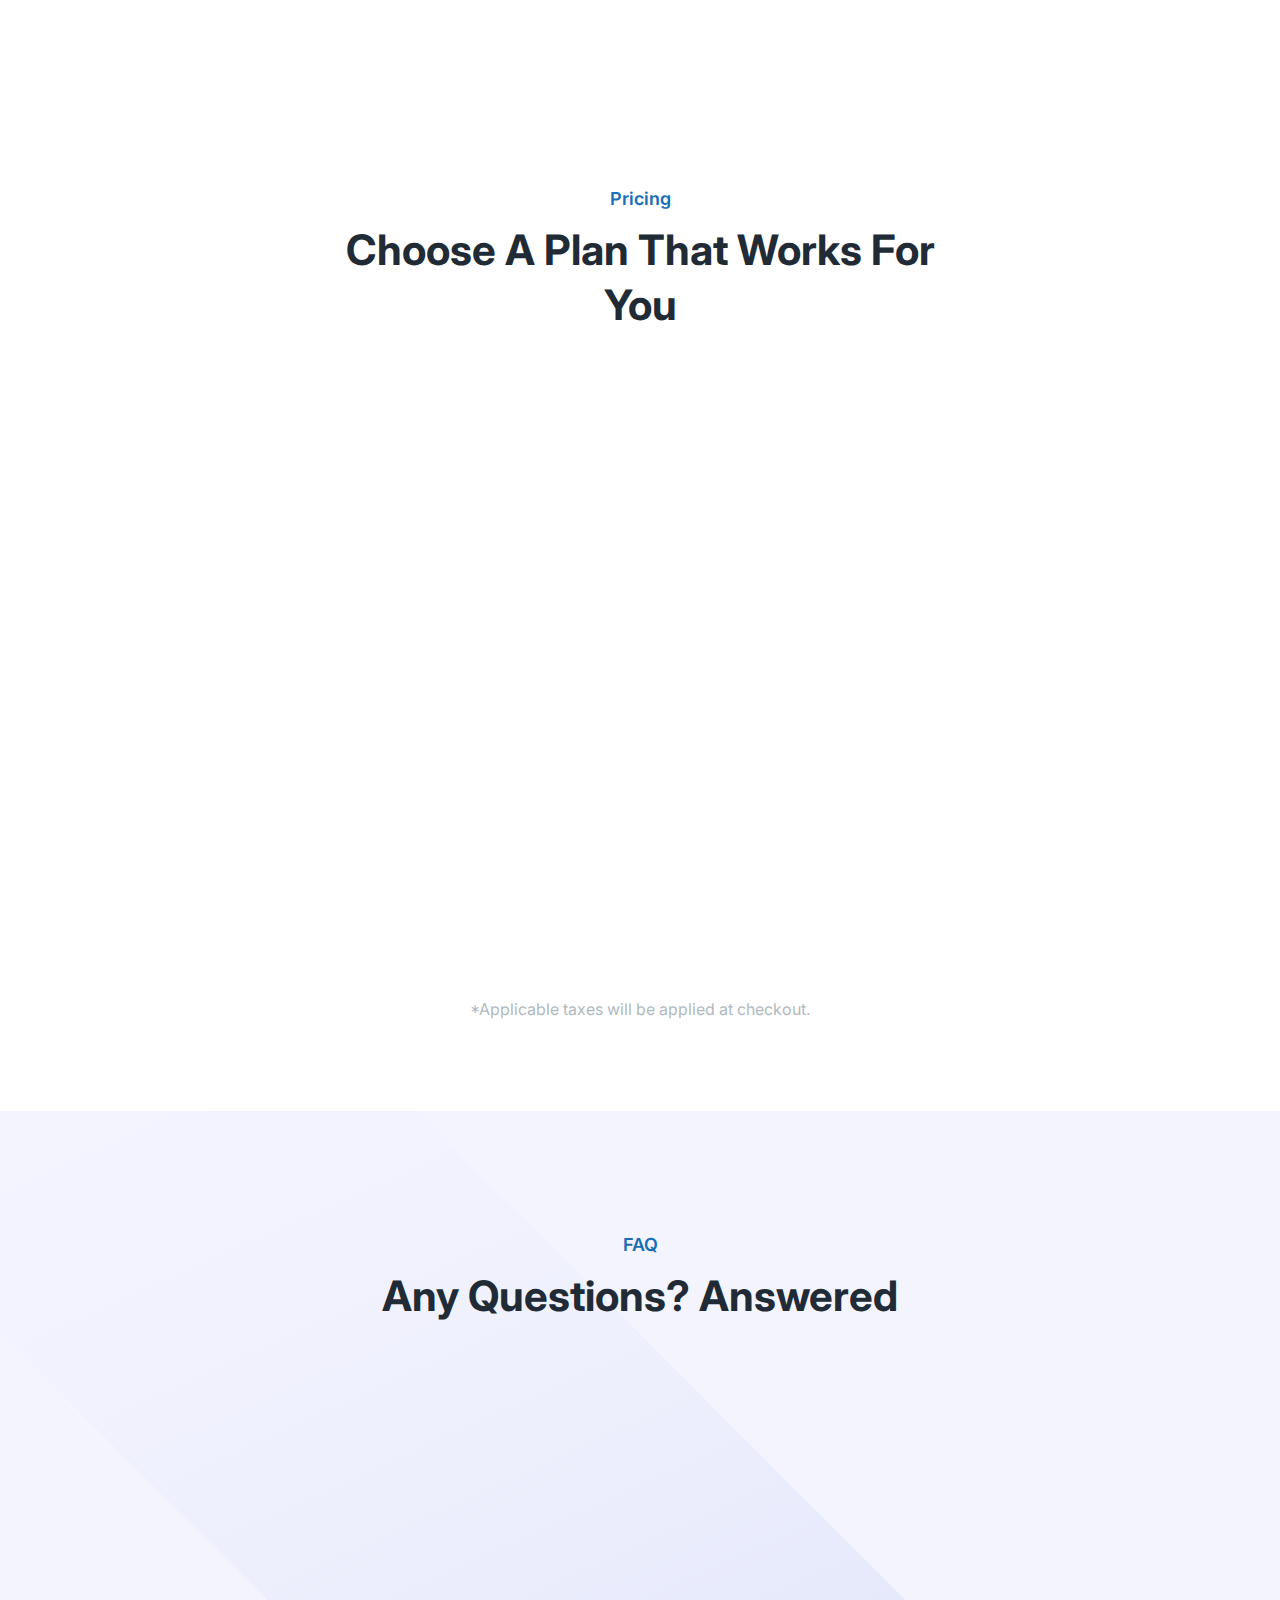
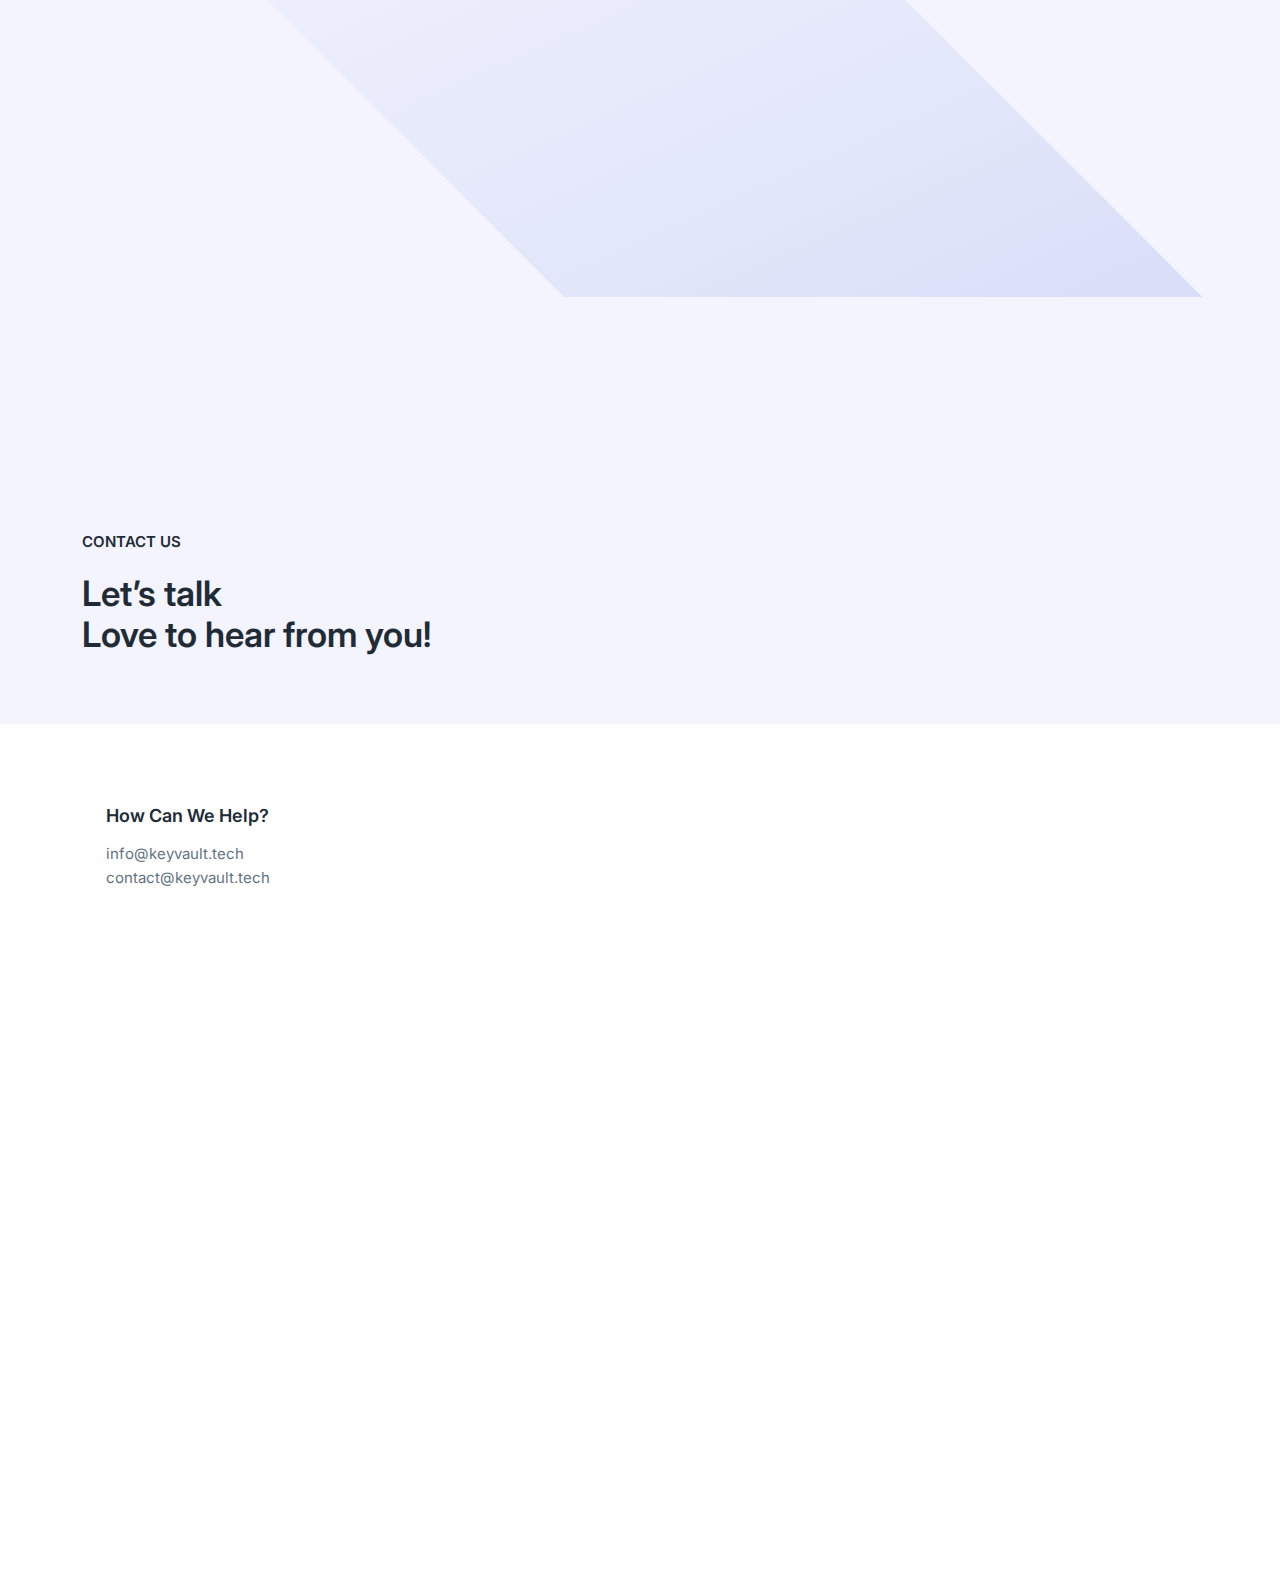
==== commit b36d9f9b: "go back icon" ====
--- a/index.html
+++ b/index.html
@@ -6,6 +6,14 @@
     <meta name="viewport" content="width=device-width, initial-scale=1.0" />
     <title>KeyVault | Password Manager</title>
 
+
+    <link rel="apple-touch-icon" sizes="180x180" href="/apple-touch-icon.png">
+
+<link rel="manifest" href="/site.webmanifest">
+<link rel="mask-icon" href="images/favicon/safari-pinned-tab.svg" color="#5bbad5">
+<meta name="msapplication-TileColor" content="#da532c">
+<meta name="theme-color" content="#ffffff">
+
    <!-- Primary Meta Tags -->
 <meta name="title" content="KeyVault | Password Manager">
 <meta name="description" content="KeyVault is an free integrated password management solution for individuals, teams, and business organizations.">
@@ -13,7 +21,7 @@
 <!-- Open Graph / Facebook -->
 <meta property="og:type" content="website">
 <meta property="og:url" content="https://keyvault.tech">
-<meta property="og:title" content="Play - Free Open Source HTML Bootstrap Template by UIdeck">
+<meta property="og:title" content="KeyVault is an free integrated password management solution for individuals, teams, and business organizations.">
 <meta property="og:description" content="KeyVault is an free integrated password management solution for individuals, teams, and business organizations.">
 <meta property="og:image" content="https://cdn.discordapp.com/attachments/1111344013539287150/1121574380825235507/keyvault.tech_.png">
 
@@ -27,9 +35,11 @@
     <!--====== Favicon Icon ======-->
     <link
       rel="shortcut icon"
-      href="assets/images/favicon.svg"
+      href="assets/images/favicon/favicon.ico"
       type="image/svg"
     />
+    <link rel="icon" type="image/png" sizes="32x32" href="images/favicon/favicon-32x32.png">
+    <link rel="icon" type="image/png" sizes="16x16" href="images/favicon/favicon-16x16.png">
 
     <!-- ===== All CSS files ===== -->
     <link rel="stylesheet" href="assets/css/bootstrap.min.css" />
@@ -98,7 +108,7 @@
               </p>
               <ul class="ud-hero-buttons">
                 <li>
-                  <a href="https://links.uideck.com/play-bootstrap-download" rel="nofollow noopener" target="_blank" class="ud-main-btn ud-white-btn ">
+                  <a href="#" rel="nofollow noopener" target="_blank" class="ud-main-btn ud-white-btn ">
                     Add to Chrome
                   </a>
                 </li>
@@ -615,7 +625,7 @@
 
     <!-- ====== Back To Top Start ====== -->
     <a href="javascript:void(0)" class="back-to-top">
-      <i class="lni lni-chevron-up"> </i>
+      <i class="lni lni-chevron-up material-icons">expand_less</i>
     </a>
     <!-- ====== Back To Top End ====== -->
 
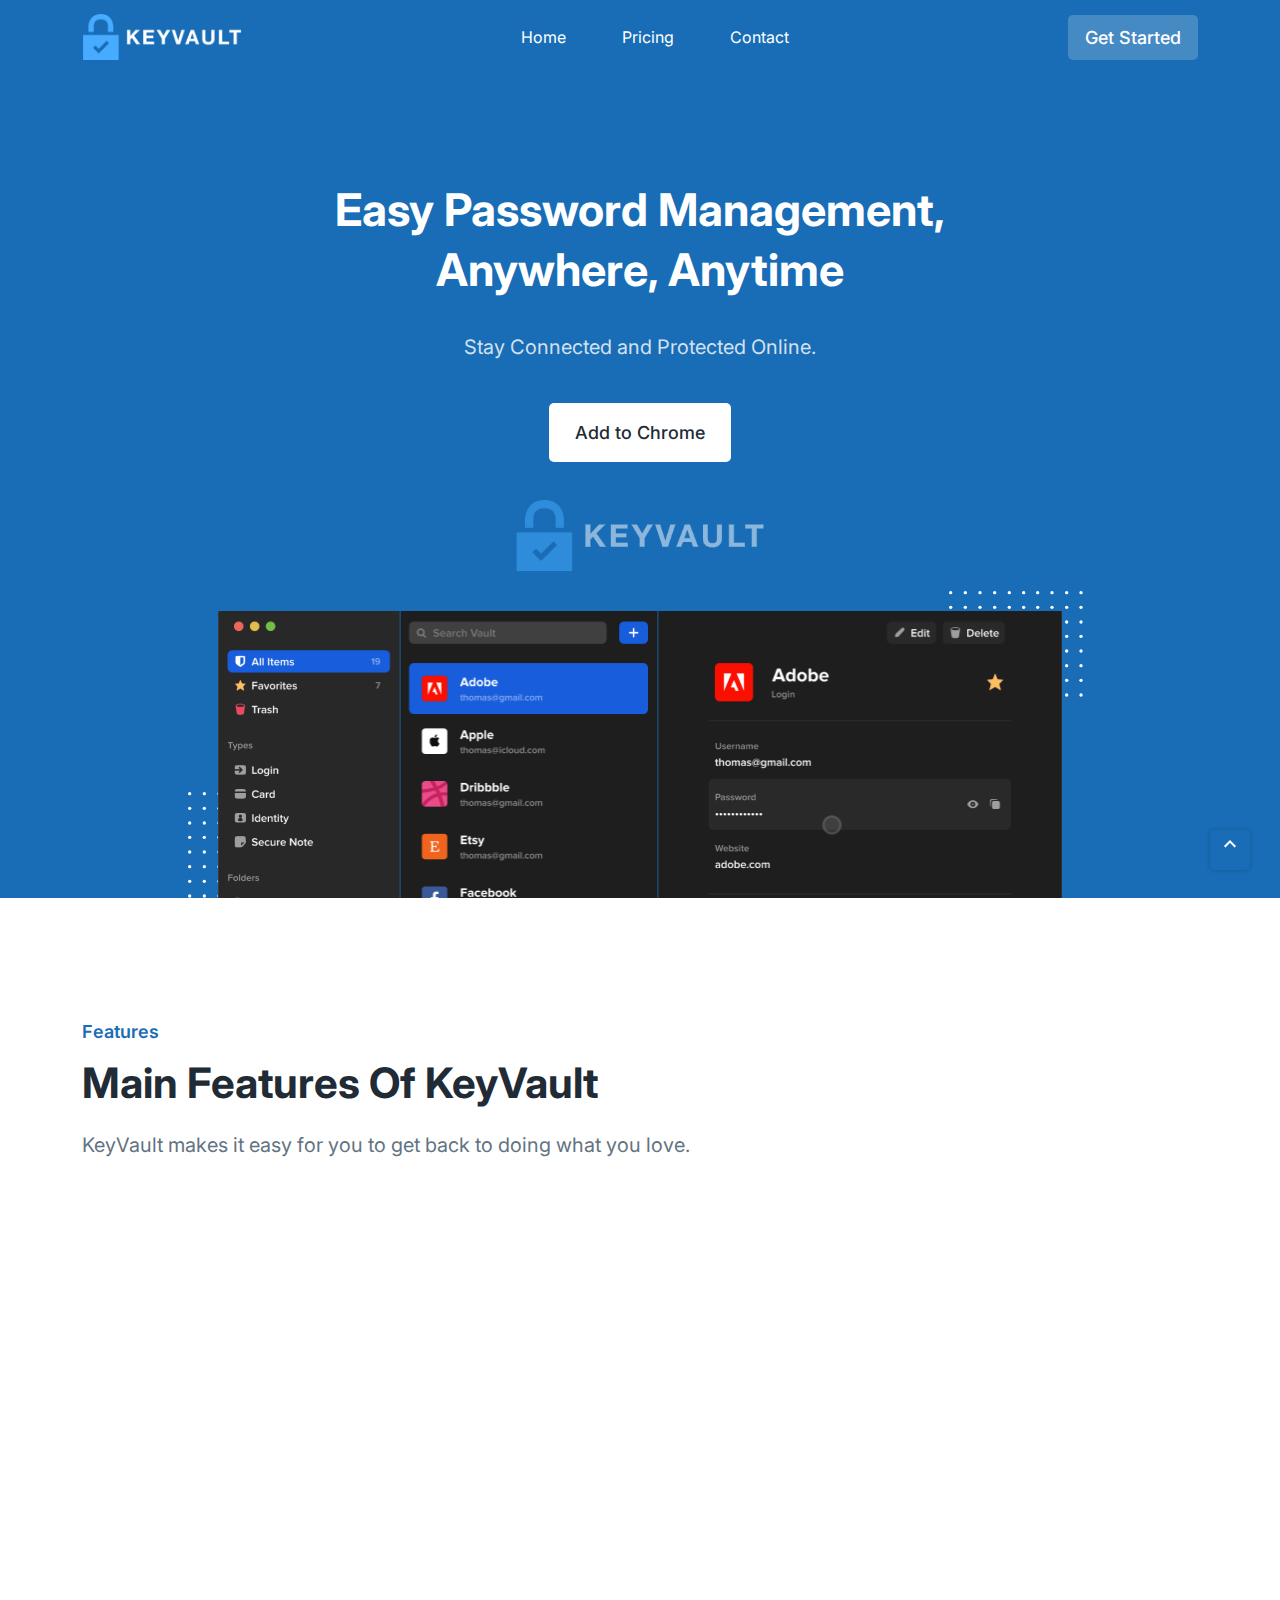
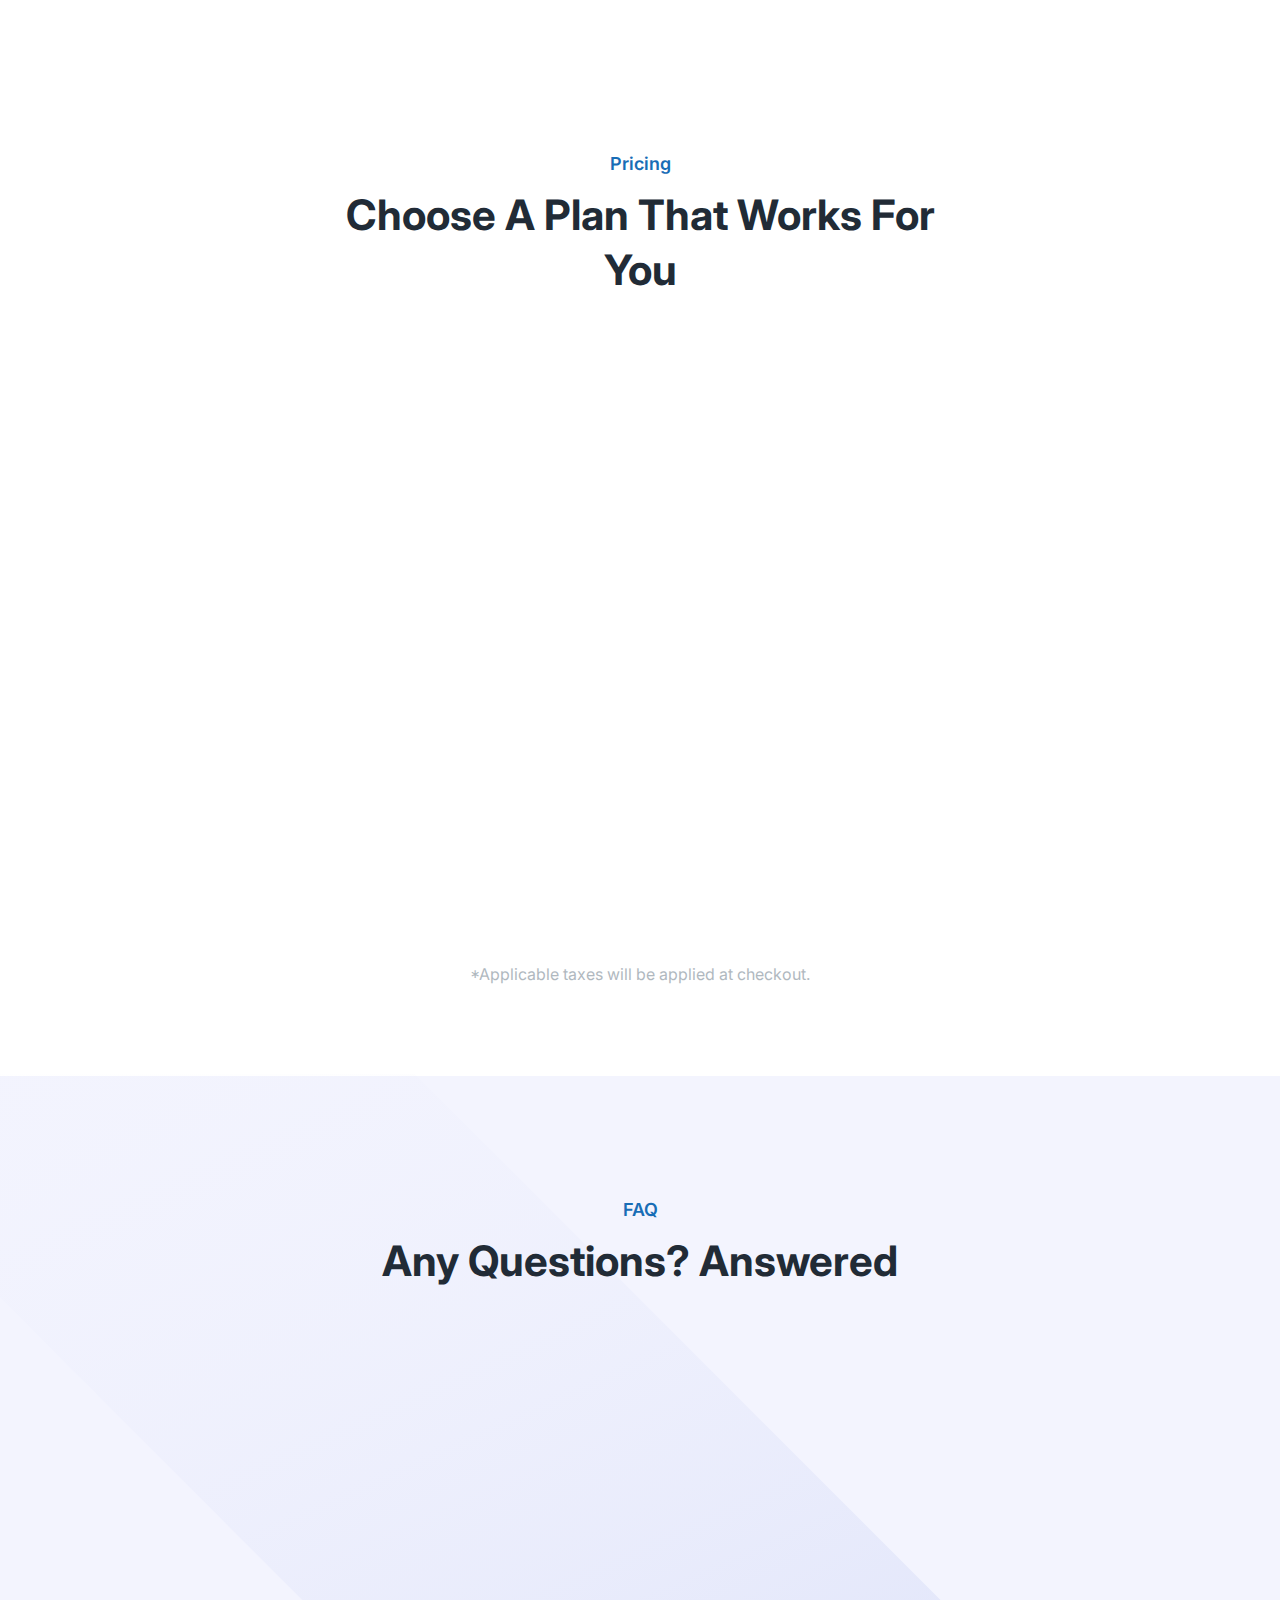
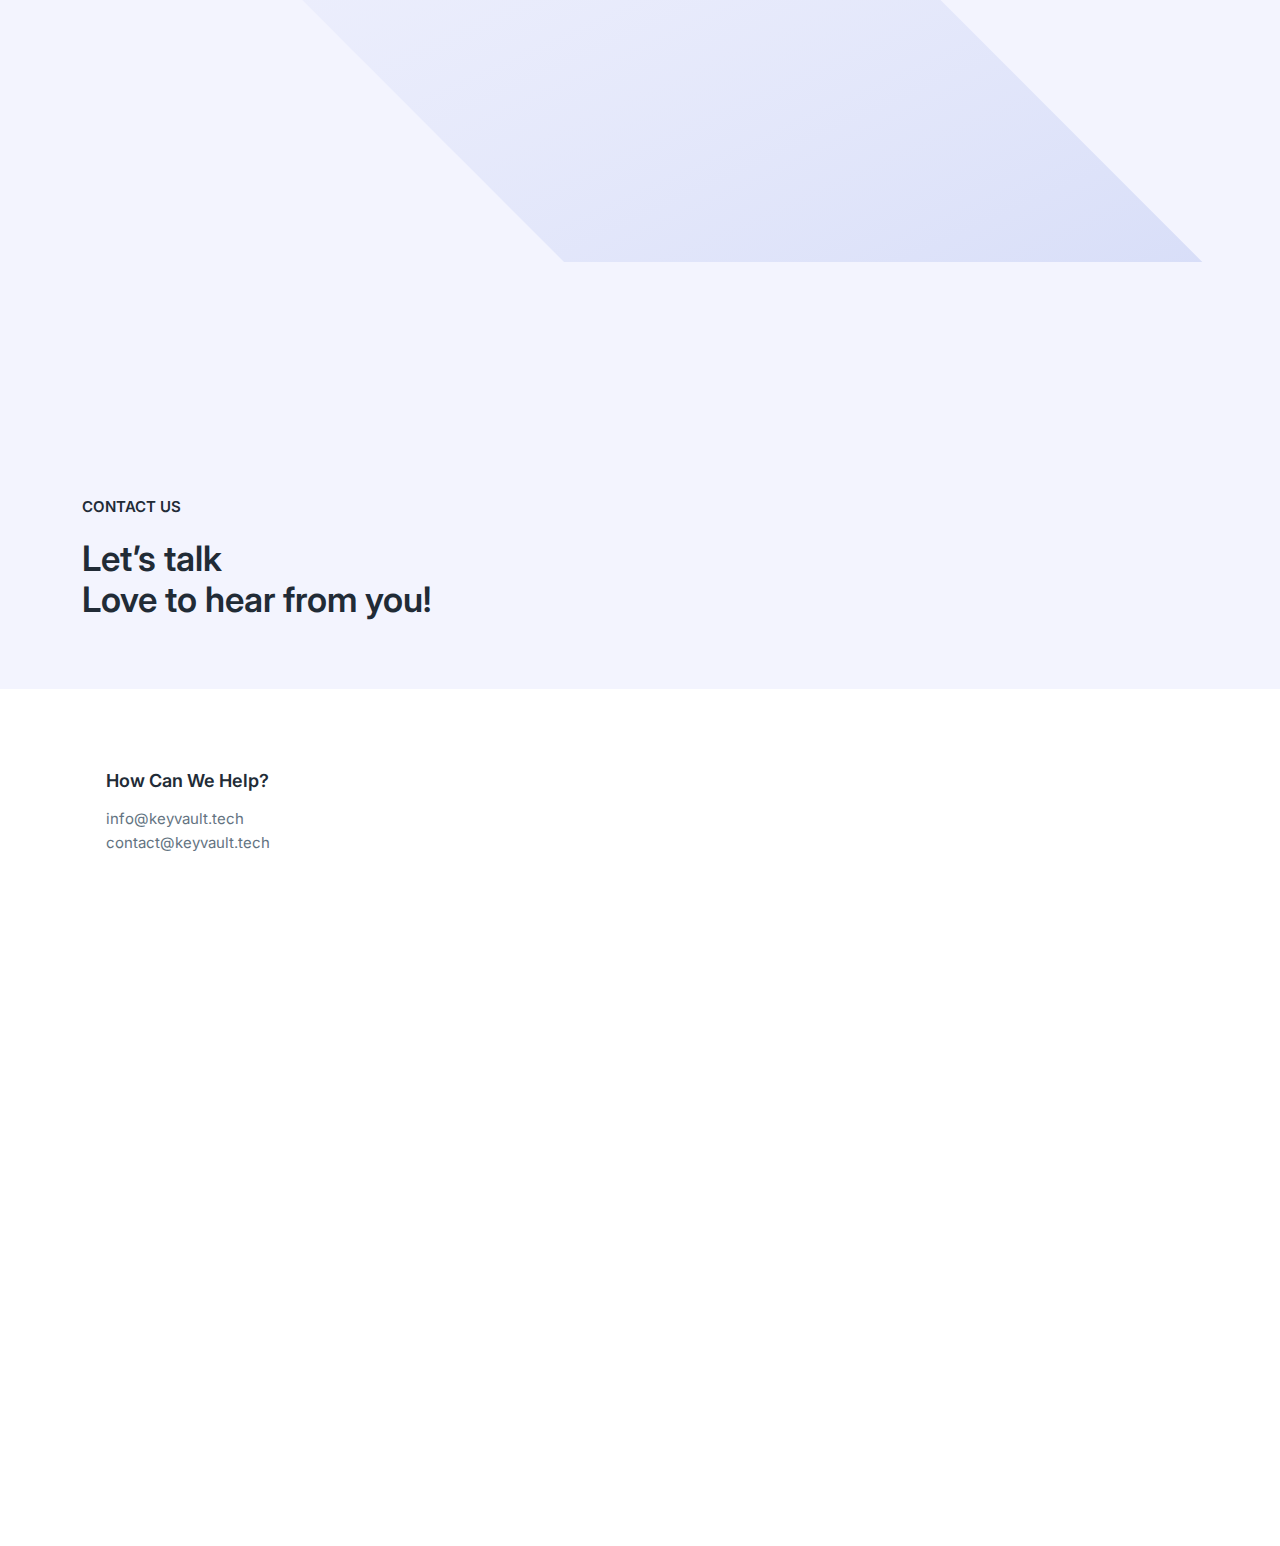
==== commit 37e73f4d: "new hero assests and navbar color fix" ====
--- a/index.html
+++ b/index.html
@@ -104,7 +104,7 @@
                 Easy Password Management, Anywhere, Anytime
               </h1>
               <p class="ud-hero-desc">
-                Stay Connected and Protected Online. Work. Play. Family and Friends.
+                Stay Connected and Protected Online.
               </p>
               <ul class="ud-hero-buttons">
                 <li>
@@ -278,7 +278,7 @@
               <span class="ud-popular-tag">POPULAR</span>
               <div class="ud-pricing-header">
                 <h3>Premium</h3>
-                <h4>$ 1.99/mo</h4>
+                <h4>$ 1.49/mo</h4>
               </div>
               <div class="ud-pricing-body">
                 <ul>
@@ -546,7 +546,7 @@
             <div class="col-xl-3 col-lg-4 col-md-6">
               <div class="ud-widget">
                 <a href="index.html" class="ud-footer-logo">
-                  <img src="assets/images/logo/logo.png" alt="logo" />
+                  <img src="assets/images/logo/logo.svg" alt="logo" />
                 </a>
                 <p class="ud-widget-desc">
                   Password Manager made affordable.
--- a/assets/css/ud-styles.css
+++ b/assets/css/ud-styles.css
@@ -206,7 +206,7 @@
 .sticky {
   position: fixed;
   z-index: 99;
-  background-color: #ffffff9d;
+  background-color: #ffffff;
   -webkit-backdrop-filter: blur(5px);
           backdrop-filter: blur(5px);
   -webkit-box-shadow: inset 0 -1px 0 0 rgba(0, 0, 0, 0.1);
@@ -229,6 +229,7 @@
 
 .navbar-brand {
   padding: 0;
+  margin: 2px 0;
 }
 
 @media only screen and (min-width: 768px) and (max-width: 991px), (max-width: 767px) {
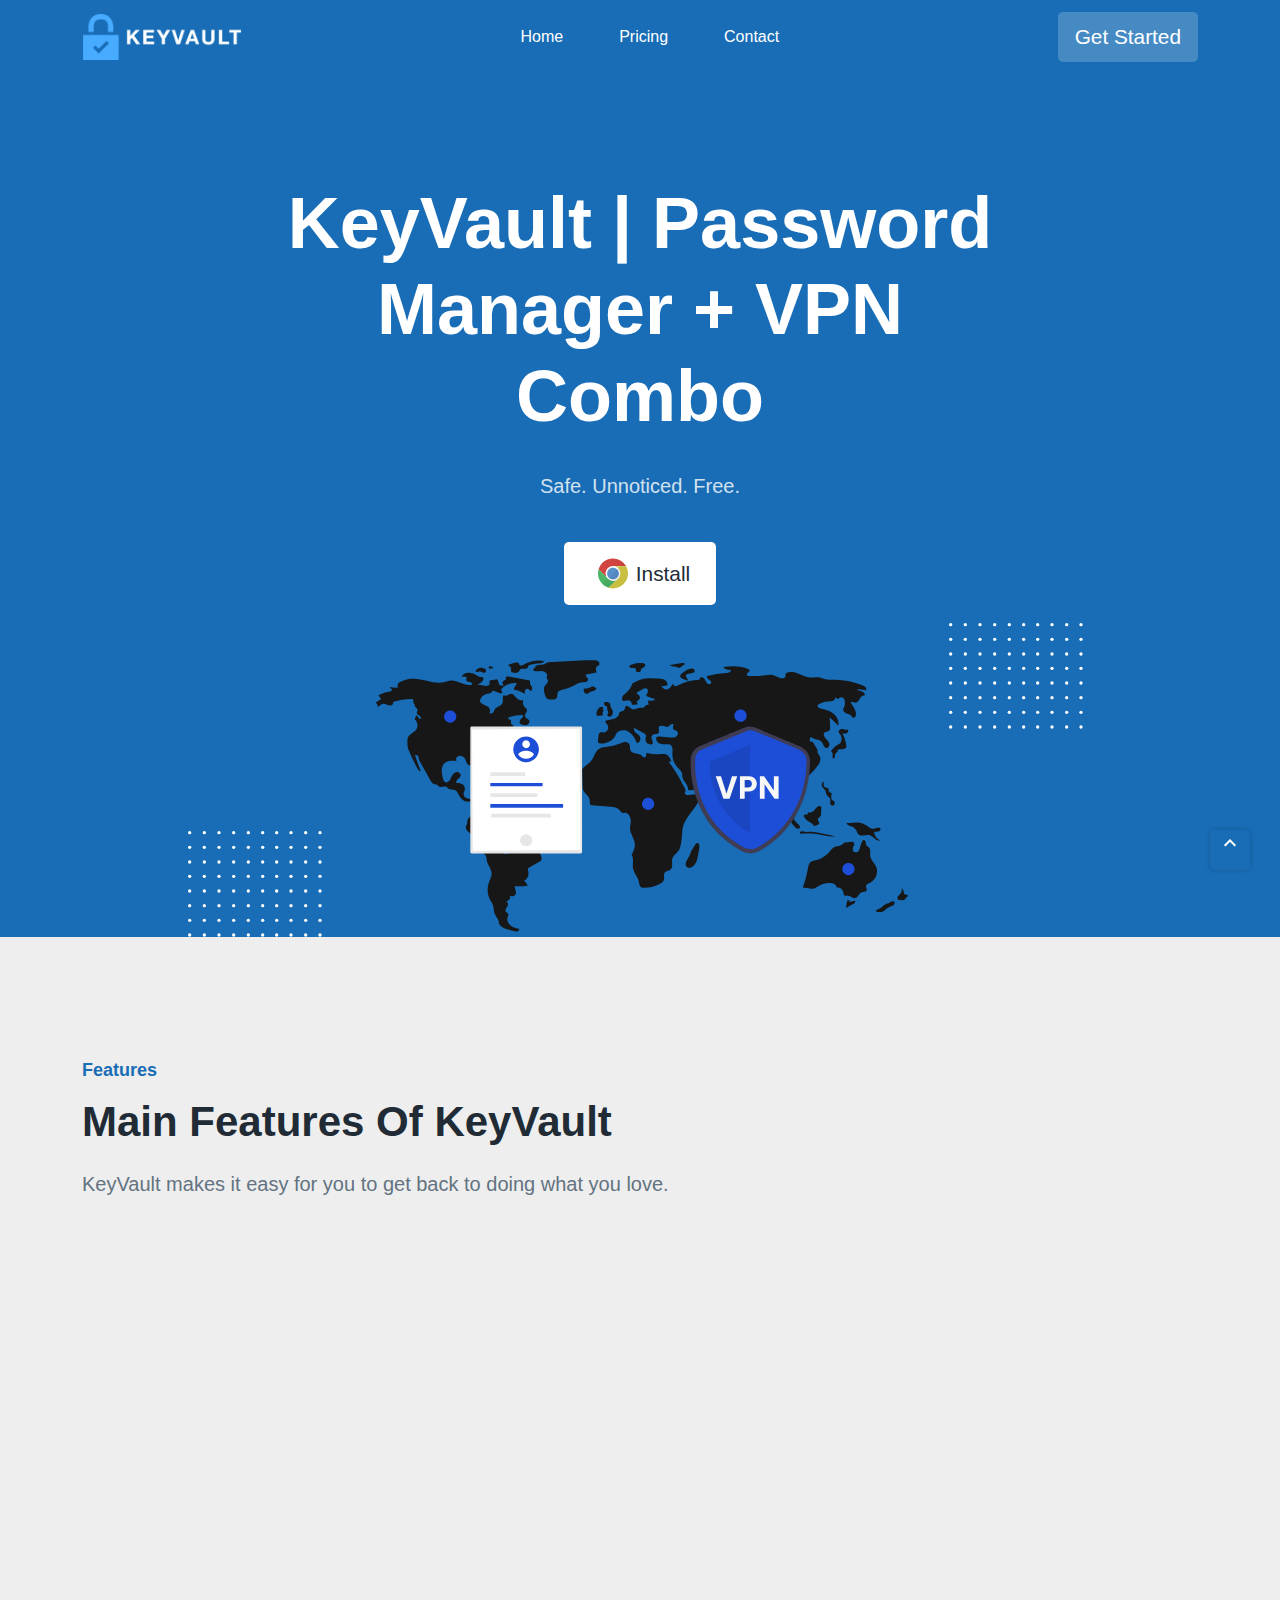
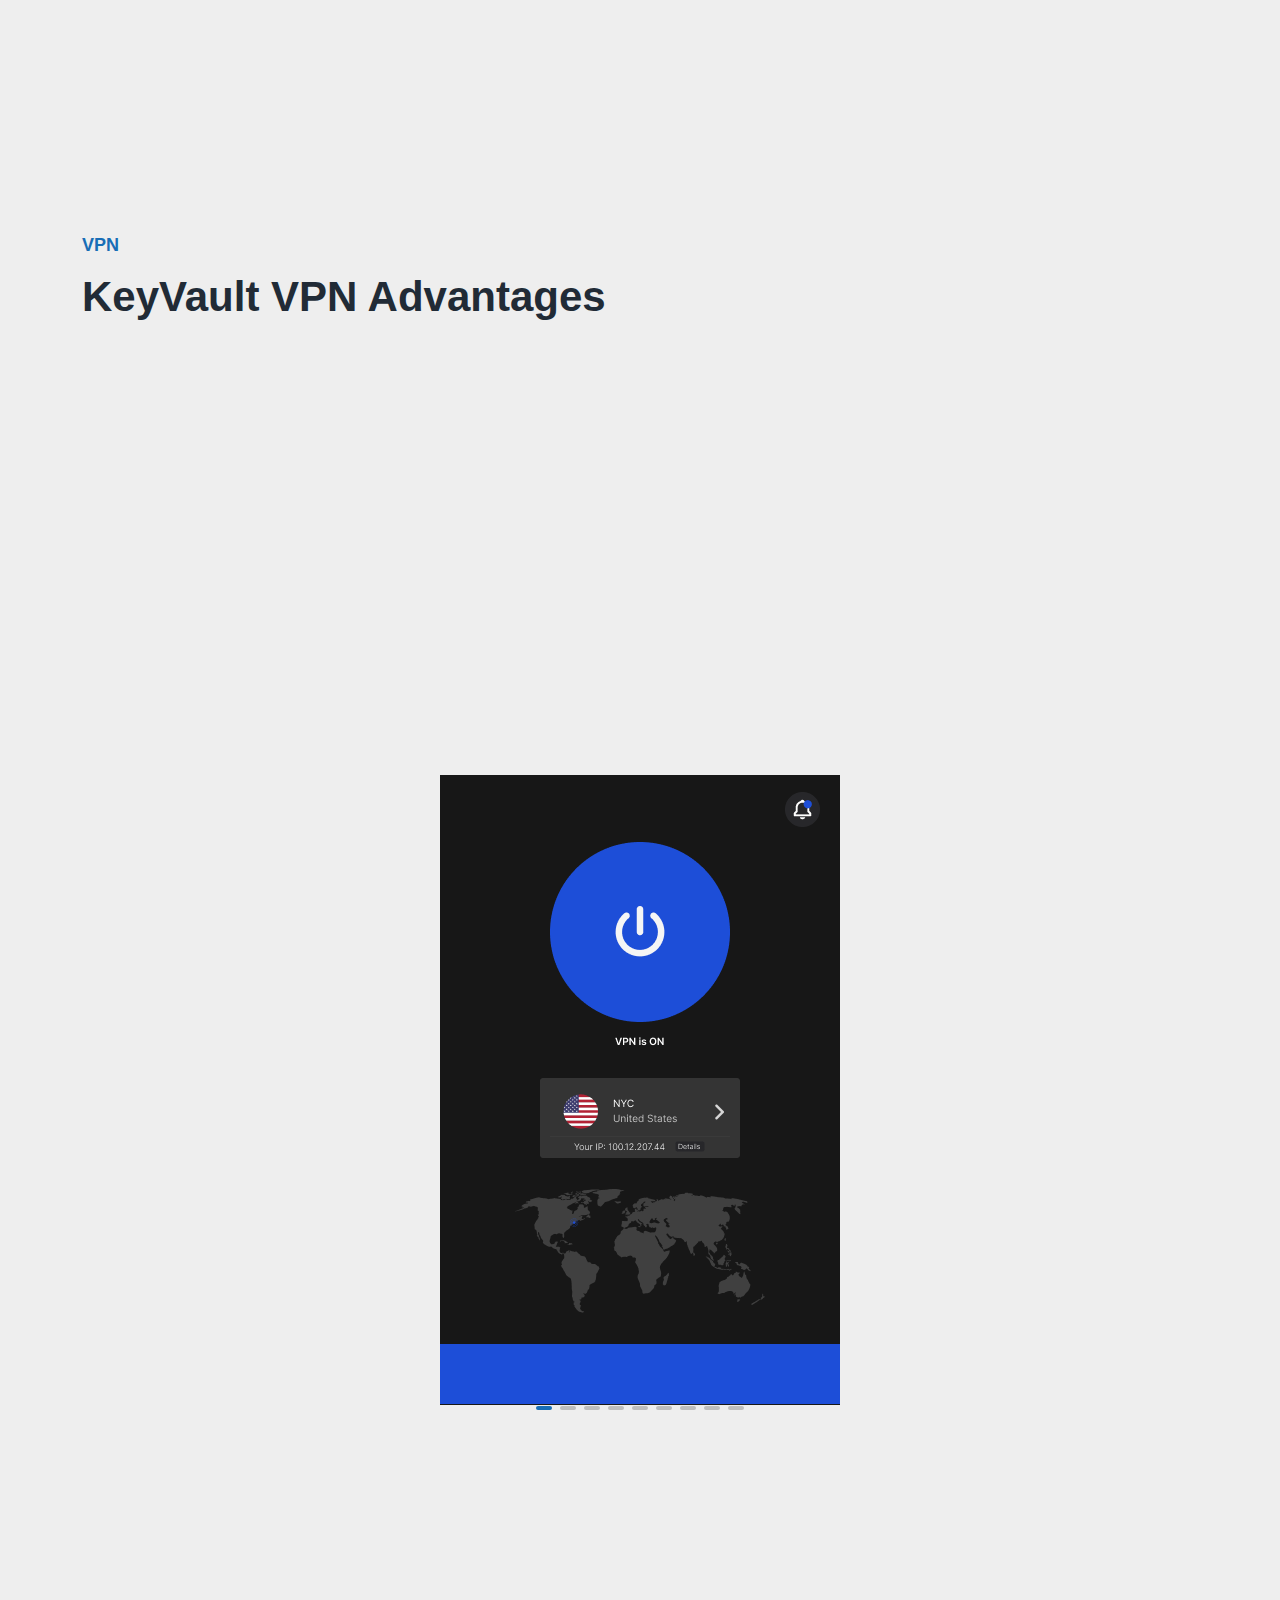
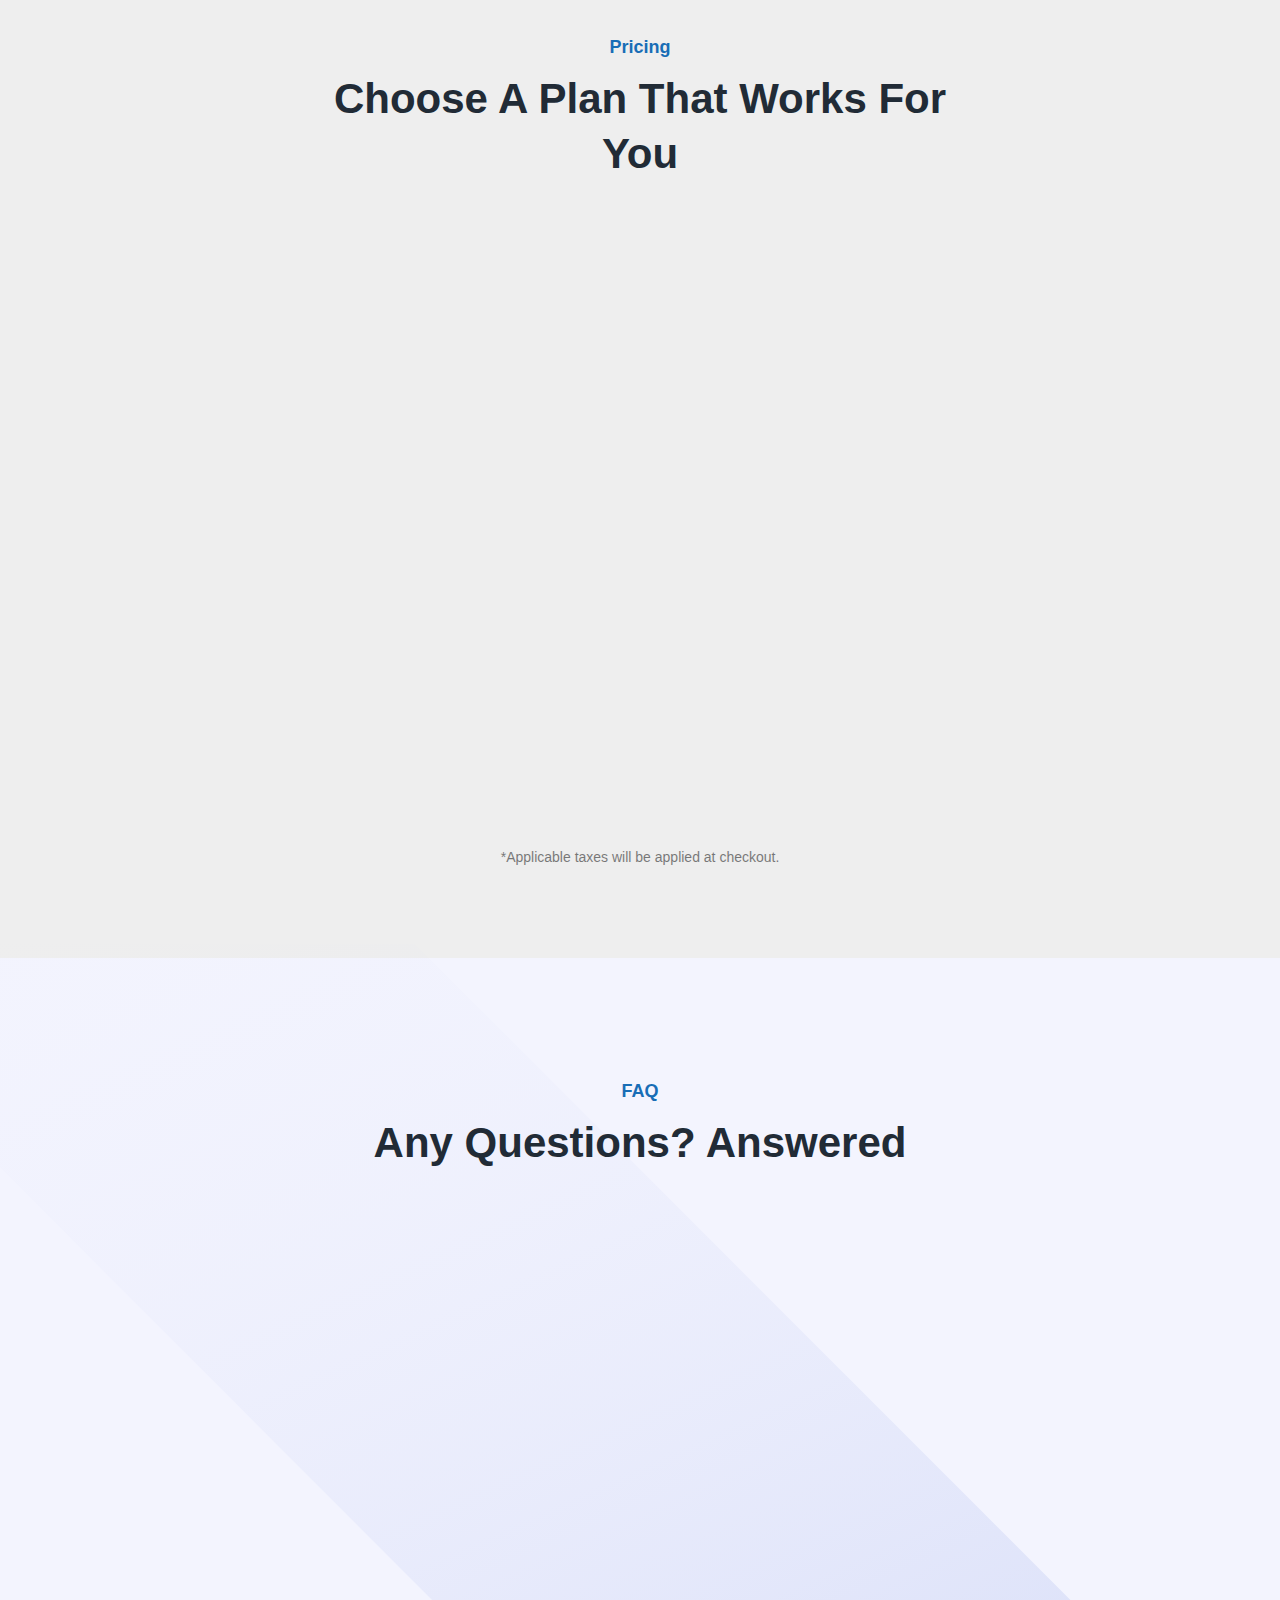
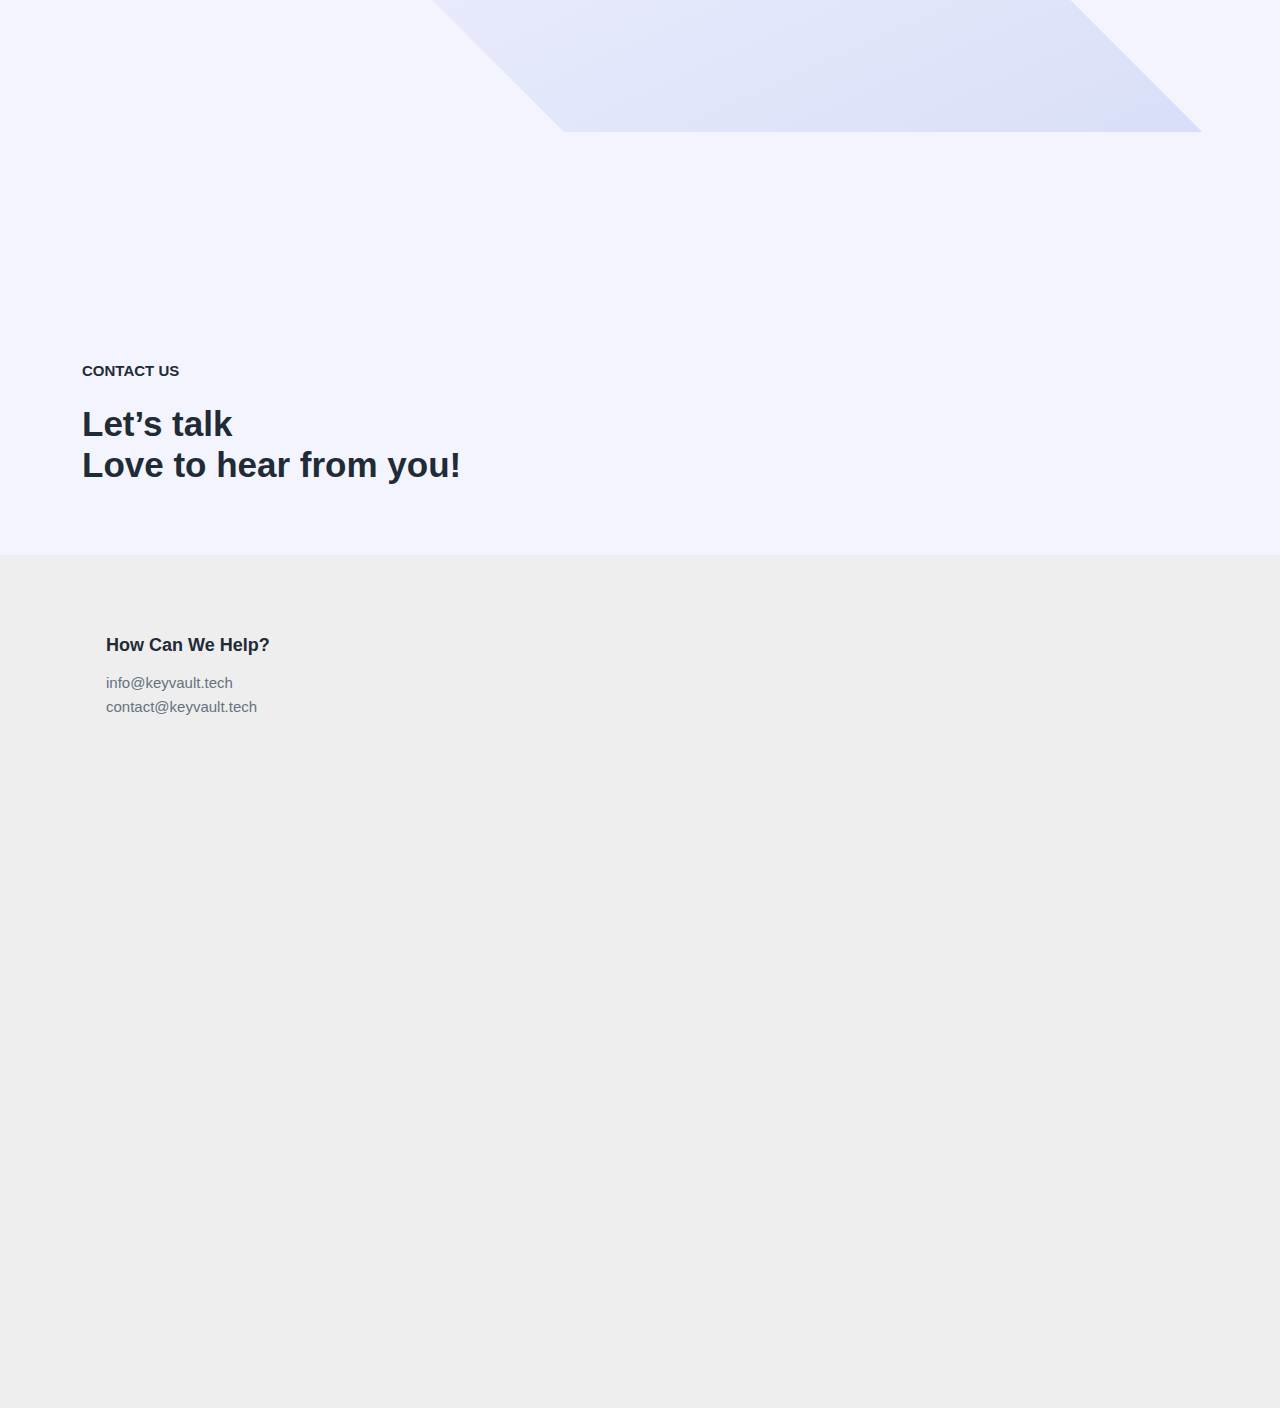
==== commit f20290c6: "new assests created for both main feature & vpn section; banner promo added" ====
--- a/index.html
+++ b/index.html
@@ -46,6 +46,13 @@
     <link rel="stylesheet" href="assets/css/animate.css" />
     <link rel="stylesheet" href="assets/css/ud-styles.css" />
     <link href="https://fonts.googleapis.com/icon?family=Material+Icons" rel="stylesheet">
+    <link rel="stylesheet" href="gallery.css">
+    <link
+      rel="stylesheet"
+      href="https://cdn.jsdelivr.net/npm/swiper@9/swiper-bundle.min.css"
+    />
+
+    <link rel="stylesheet" href="assets/css/swiper.css">
     
   </head>
   <body>
@@ -99,29 +106,24 @@
       <div class="container">
         <div class="row">
           <div class="col-lg-12">
-            <div class="ud-hero-content wow fadeInUp" data-wow-delay=".2s">
+            <div class="ud-hero-content wow fadeInUp" data-wow-delay=".15s">
               <h1 class="ud-hero-title">
-                Easy Password Management, Anywhere, Anytime
+                KeyVault | Password Manager + VPN Combo
               </h1>
               <p class="ud-hero-desc">
-                Stay Connected and Protected Online.
+                Safe. Unnoticed. Free.
               </p>
               <ul class="ud-hero-buttons">
                 <li>
-                  <a href="#" rel="nofollow noopener" target="_blank" class="ud-main-btn ud-white-btn ">
-                    Add to Chrome
+                  <a href="#" rel="nofollow noopener" target="_blank" class="ud-main-btn ud-white-btn d-flex flex-row justify-content-center">
+                    <img class="mx-2" src="assets/images/browsers/chrome-logo.svg" alt="" srcset="" width="30">
+                    <div>Install</div>
                   </a>
                 </li>
               </ul>
             </div>
-            <div
-              class="ud-hero-brands-wrapper wow fadeInUp"
-              data-wow-delay=".3s"
-            >
-              <img src="assets/images/logo/logo.png" alt="brand" />
-            </div>
             <div class="ud-hero-image wow fadeInUp" data-wow-delay=".25s">
-              <img src="assets/images/hero/hero-image.svg" alt="hero-image" />
+              <img class="rounded-top" src="assets/images/hero/promo-banner.svg" alt="hero-image" />
               <img
                 src="assets/images/hero/dotted-shape.svg"
                 alt="shape"
@@ -133,6 +135,8 @@
                 class="shape shape-2"
               />
             </div>
+      
+      
           </div>
         </div>
       </div>
@@ -155,10 +159,10 @@
         </div>
         <div class="row">
           <div class="col-xl-3 col-lg-3 col-sm-6">
-            <div class="ud-single-feature wow fadeInUp" data-wow-delay=".1s">
-              <div class="ud-feature-icon">
-                <i class="material-icons">login</i>
-              </div>
+            <div class="mx-4 ud-single-feature wow fadeInUp" data-wow-delay=".1s">
+              
+              <img src="assets/images/main-features/login-and-go.svg" alt="log in and go">
+
               <div class="ud-feature-content">
                 <h3 class="ud-feature-title">Log in and go</h3>
                 <p class="ud-feature-desc">
@@ -169,10 +173,10 @@
             </div>
           </div>
           <div class="col-xl-3 col-lg-3 col-sm-6">
-            <div class="ud-single-feature wow fadeInUp" data-wow-delay=".15s">
-              <div class="ud-feature-icon">
-                <i class="material-icons">description</i>
-              </div>
+            <div class="mx-4 ud-single-feature wow fadeInUp" data-wow-delay=".15s">
+
+              <img src="assets/images/main-features/file-secure.svg" alt="save important doc and notes">
+              
               <div class="ud-feature-content">
                 <h3 class="ud-feature-title">Store digital records</h3>
                 <p class="ud-feature-desc">
@@ -183,10 +187,8 @@
             </div>
           </div>
           <div class="col-xl-3 col-lg-3 col-sm-6">
-            <div class="ud-single-feature wow fadeInUp" data-wow-delay=".2s">
-              <div class="ud-feature-icon">
-                <i class="material-icons">password</i>
-              </div>
+            <div class="mx-4 ud-single-feature wow fadeInUp" data-wow-delay=".2s">
+              <img src="assets/images/main-features/generate-password.svg" alt="generate passwords">
               <div class="ud-feature-content">
                 <h3 class="ud-feature-title">Generate strong passwords</h3>
                 <p class="ud-feature-desc">
@@ -197,6 +199,76 @@
             </div>
           </div>
         </div>
+      </div>
+    </section>
+
+    <section id="features" class="ud-features">
+      <div class="container">
+        <div class="row">
+          <div class="col-lg-12">
+            <div class="ud-section-title">
+              <span>VPN</span>
+              <h2>KeyVault VPN advantages</h2>
+            </div>
+          </div>
+        </div>
+        <div class="row">
+          <div class="col-xl-3 col-lg-3 col-sm-6">
+            <div class="mx-4 ud-single-feature wow fadeInUp" data-wow-delay=".1s">
+              
+              <img src="assets/images/vpn/vpn-shield.svg" alt="">
+              
+              <div class="ud-feature-content">
+                <h3 class="ud-feature-title">Enjoy free VPN</h3>
+                <p class="ud-feature-desc">
+                  get 4 GB of fast VPN traffic each month.
+                </p>
+               
+              </div>
+            </div>
+          </div>
+          <div class="col-xl-3 col-lg-3 col-sm-6">
+            <div class="mx-4 ud-single-feature wow fadeInUp" data-wow-delay=".15s">
+
+              <img src="assets/images/vpn/around_the_world.svg" alt="">
+
+              <div class="ud-feature-content">
+                <h3 class="ud-feature-title">Open access to any content</h3>
+                <p class="ud-feature-desc">Access any online content from anywhere in the world easily.</p>
+               
+              </div>
+            </div>
+          </div>
+          <div class="col-xl-3 col-lg-3 col-sm-6">
+            <div class="mx-4 ud-single-feature wow fadeInUp" data-wow-delay=".2s">
+              <img src="assets/images/vpn/choose-vpn.svg" alt="">
+
+              <div class="ud-feature-content">
+                <h3 class="ud-feature-title">Use it when you need it</h3>
+                <p class="ud-feature-desc">
+                  Decide for which websites or apps your VPN should be on.
+                </p>
+               
+              </div>
+            </div>
+          </div>
+        </div>
+
+        <div class="swiper mySwiper mt-5">
+          <div class="swiper-wrapper">
+            <div class="swiper-slide"><img class="showcase-image" src="assets/images/figma-designs/vpn-connected.png" alt="" srcset=""></div>
+            <div class="swiper-slide"><img class="showcase-image" src="assets/images/figma-designs/vpn-disconnected.png" alt="" srcset=""></div>
+            <div class="swiper-slide"><img class="showcase-image" src="assets/images/figma-designs/vault-categorie-login.png" alt="" srcset=""></div>
+            <div class="swiper-slide"><img class="showcase-image" src="assets/images/figma-designs/vault-add-item-password.png" alt="" srcset=""></div>
+            <div class="swiper-slide"><img class="showcase-image" src="assets/images/figma-designs/vault-add-item-password-fill.png" alt="" srcset=""></div>
+            <div class="swiper-slide"><img class="showcase-image" src="assets/images/figma-designs/vault-categorie-notes.png" alt="" srcset=""></div>
+            <div class="swiper-slide"><img class="showcase-image" src="assets/images/figma-designs/create-note.png" alt="" srcset=""></div>
+            <div class="swiper-slide"><img class="showcase-image" src="assets/images/figma-designs/file-upload.png" alt="" srcset=""></div>
+            <div class="swiper-slide"><img class="showcase-image" src="assets/images/figma-designs/record-audio-on.png" alt="" srcset=""></div>
+          </div>
+          <div class="swiper-pagination"></div>
+        </div>
+
       </div>
     </section>
     <!-- ====== Features End ====== -->
@@ -303,7 +375,7 @@
             >
               <div class="ud-pricing-header">
                 <h3>Premium+</h3>
-                <h4>$ 4.99/mo</h4>
+                <h4>$ 3.99/mo</h4>
               </div>
               <div class="ud-pricing-body">
                 <ul>
@@ -348,12 +420,12 @@
             <div class="ud-single-faq wow fadeInUp" data-wow-delay=".1s">
               <div class="accordion">
                 <button
-                  class="ud-faq-btn collapsed"
+                  class="ud-faq-btn collapsed "
                   data-bs-toggle="collapse"
                   data-bs-target="#collapseOne"
                 >
                   <span class="icon flex-shrink-0">
-                    <i class="lni lni-chevron-down"></i>
+                    <i class="lni lni-chevron-up material-icons">expand_more</i>
                   </span>
                   <span>How to use KeyVault?</span>
                 </button>
@@ -372,13 +444,13 @@
                   data-bs-target="#collapseSix"
                 >
                   <span class="icon flex-shrink-0">
-                    <i class="lni lni-chevron-down"></i>
+                    <i class="lni lni-chevron-up material-icons">expand_more</i>
                   </span>
-                  <span>Can I store other sensitive information besides passwords?</span>
+                  <span>How to by KeyVault Premium?</span>
                 </button>
                 <div id="collapseSix" class="accordion-collapse collapse">
                   <div class="ud-faq-body">
-                    Yes, KeyVault offer the ability to store and secure other sensitive information such as credit card details, secure notes, and personal information.
+                    Proceed to the <a href="#">payment page</a> and choose the plan that suits you best. We have 1-month, 1-year, or 2-year subscription options.
                   </div>
                 </div>
               </div>
@@ -391,13 +463,20 @@
                   data-bs-target="#collapseThree"
                 >
                   <span class="icon flex-shrink-0">
-                    <i class="lni lni-chevron-down"></i>
+                    <i class="lni lni-chevron-up material-icons">expand_more</i>
                   </span>
-                  <span>Can KeyVault autofill my login credentials?</span>
+                  <span>Why do I need VPN?</span>
                 </button>
                 <div id="collapseThree" class="accordion-collapse collapse">
                   <div class="ud-faq-body">
-                    Absolutely. KeyVault can automatically fill in your username and password fields on websites, saving you time and effort.
+                    A VPN is like a Swiss Army knife for the internet. It has many uses that can help you stay safe and protect your privacy online. With a VPN, you can:
+                    <ul class="list-group list-group-flush">
+                      <li class="list-group-item"><b>Hide your real IP address</b>, browse the web without revealing your personal details by hiding your location and online activities.</li>
+                      <li class="list-group-item"><b>Stay safe on public Wi-Fi networks</b> by protecting your private files and sensitive information from snoopers and hackers with a shielded connection.</li>
+                      <li class="list-group-item"><b>Stream and download</b> securely and anonymously with unlimited freedom using a VPN.</li>
+                      <li class="list-group-item"><b>Save money</b>, unlock online discounts with a VPN for better shopping deals.</li>
+                    </ul>
+
                   </div>
                 </div>
               </div>
@@ -412,13 +491,13 @@
                   data-bs-target="#collapseFour"
                 >
                   <span class="icon flex-shrink-0">
-                    <i class="lni lni-chevron-down"></i>
+                    <i class="lni lni-chevron-up material-icons">expand_more</i>
                   </span>
-                  <span>Can I access my passwords from multiple devices?</span>
+                  <span>Do You log my data?</span>
                 </button>
                 <div id="collapseFour" class="accordion-collapse collapse">
                   <div class="ud-faq-body">
-                    Yes, every tier offer synchronization across devices, allowing you to access your passwords from different computers and devices.
+                    KeyVault is a privacy-driven company that prioritizes the protection of your personal data. We never share or sell your information, and we're committed to transparency. <b> We don't store user activity or connection logs.</b> Instead, we collect minimal data solely to address technical issues. Rest assured, this information cannot be linked to your specific activities. For details on our data collection and processing, please refer to our <a href="#">Privacy Policy.</a>
                   </div>
                 </div>
               </div>
@@ -431,14 +510,13 @@
                   data-bs-target="#collapseFive"
                 >
                   <span class="icon flex-shrink-0">
-                    <i class="lni lni-chevron-down"></i>
+                    <i class="lni lni-chevron-up material-icons">expand_more</i>
                   </span>
-                  <span>What happens if I uninstall the extension?</span>
+                  <span>What type of encryption is used in KeyVault VPN?</span>
                 </button>
                 <div id="collapseFive" class="accordion-collapse collapse">
                   <div class="ud-faq-body">
-                    Uninstalling a KeyVault Chrome extension does not delete your stored passwords.
-                     However, you won't have easy access to them unless you reinstall the extension
+                    KeyVault VPN uses advanced AES-256 encryption, which provides strong security for your data. It's highly resistant to hacking attempts and ensures your information stays safe and private. <a href="#">Learn more about AES-256 encryption.</a>
                   </div>
                 </div
               </div>
@@ -633,6 +711,21 @@
     <script src="assets/js/bootstrap.bundle.min.js"></script>
     <script src="assets/js/wow.min.js"></script>
     <script src="assets/js/main.js"></script>
+
+    <!-- Swiper JS -->
+    <script src="https://cdn.jsdelivr.net/npm/swiper@9/swiper-bundle.min.js"></script>
+
+    <!-- Initialize Swiper -->
+    <script>
+      var swiper = new Swiper(".mySwiper", {
+        loop: true,
+        pagination: {
+          el: ".swiper-pagination",
+        },
+        
+      });
+    </script>
+
     <script>
       // ==== for menu scroll
       const pageLink = document.querySelectorAll(".ud-menu-scroll");
--- a/assets/css/ud-styles.css
+++ b/assets/css/ud-styles.css
@@ -134,7 +134,7 @@
   white-space: nowrap;
   vertical-align: middle;
   font-weight: 500;
-  font-size: 18px;
+  font-size: 1.30rem;
   border-radius: 5px;
   padding: 15px 25px;
   border: 1px solid transparent;
@@ -523,15 +523,15 @@
 .ud-hero-content .ud-hero-title {
   color: var(--white);
   font-weight: 700;
-  font-size: 45px;
-  line-height: 60px;
+  font-size: 4.5rem;
+
   text-align: center;
   margin-bottom: 30px;
 }
 
 @media only screen and (min-width: 768px) and (max-width: 991px) {
   .ud-hero-content .ud-hero-title {
-    font-size: 38px;
+    font-size: 4rem;
     line-height: 50px;
   }
 }
@@ -2602,4 +2602,5 @@
     padding: 10px 20px;
   }
 }
-/*# sourceMappingURL=ud-styles.css.map */+/*# sourceMappingURL=ud-styles.css.map */
+
